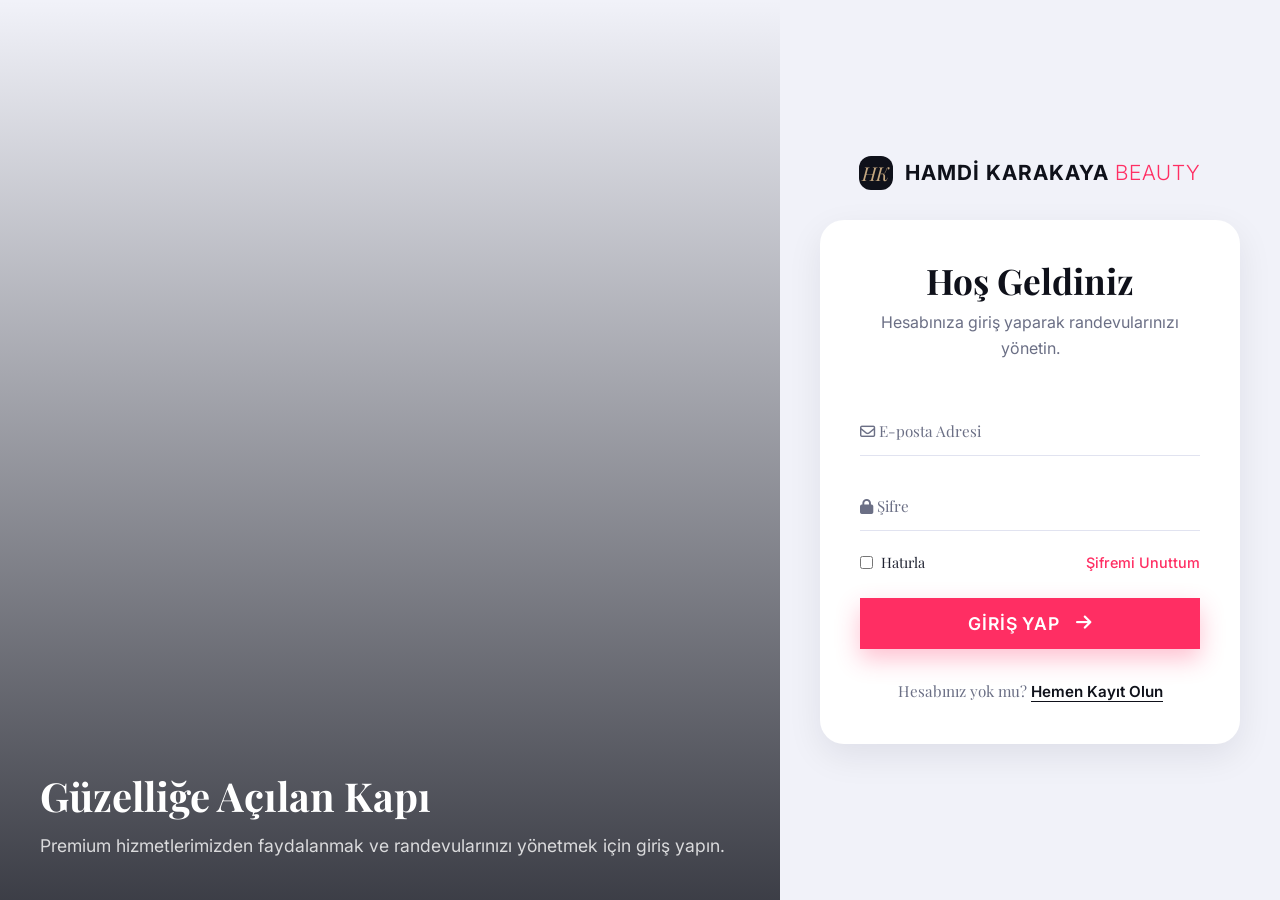
==== index.html @ c638ccbf "Add files via upload" ====
<!DOCTYPE html>
<html lang="tr">

<head>
  <meta charset="UTF-8">
  <meta name="viewport" content="width=device-width, initial-scale=1.0">
  <title>HAMDİ KARAKAYA BEAUTY | Premium Güzellik Salonu</title>
  
  <link rel="preconnect" href="https://fonts.googleapis.com">
  <link rel="preconnect" href="https://fonts.gstatic.com" crossorigin>
  <link
    href="https://fonts.googleapis.com/css2?family=Inter:wght@300;400;500;600&family=Playfair+Display:ital,wght@0,400;0,600;0,700;1,400;1,600&display=swap"
    rel="stylesheet">
  
  <link rel="stylesheet" href="https://cdnjs.cloudflare.com/ajax/libs/font-awesome/6.4.0/css/all.min.css">
  
  <link rel="stylesheet" href="css/style.css">
</head>

<body class="page">

  
  <header class="site-header" id="header">
    <div class="container site-header__inner">
      <a href="index.html" class="brand">
        <span class="brand__mark">HK</span>
        <span class="brand__text">HAMDİ KARAKAYA <span>BEAUTY</span></span>
      </a>
      <button class="nav-toggle" id="navToggle"><i class="fa-solid fa-bars"></i></button>
      <nav class="site-nav" id="siteNav">
        <a href="#about" class="site-nav__link">Hakkımızda</a>
        <a href="#services" class="site-nav__link">Hizmetlerimiz</a>
        <a href="#team" class="site-nav__link">Uzmanlarımız</a>
        <a href="#gallery" class="site-nav__link">Galeri</a>
        <a href="#contact" class="site-nav__link">İletişim</a>
        <div id="auth-buttons" style="display:inline-flex; gap:10px;">
          <a href="login.html" class="btn btn--outline btn--sm" id="nav-login-btn">Giriş Yap</a>
          <a href="kullanici.html" class="btn btn--primary btn--sm" id="nav-book-btn">Randevu Al</a>
        </div>
      </nav>
    </div>
  </header>

  <main>
    
    <section class="hero" id="home">
      <div class="container">
        <div class="hero__content reveal">
          <h1 class="hero__title">
            Güzelliğinizin <span>Mimarı Olalım.</span>
          </h1>
          <p class="hero__subtitle">
            Klasik güzellik anlayışının ötesinde, size özel dokunuşlarla hazırlanan premium bakım ritüellerimizi
            keşfedin. Zamanı durduran deneyime hoş geldiniz.
          </p>
          <div class="hero__actions">
            <a href="kullanici.html" class="btn btn--gold">Hemen Randevu Al</a>
            <a href="#services" class="btn btn--outline"
              style="color:#fff; border-color: rgba(255,255,255,0.4)">Hizmetleri İncele</a>
          </div>
        </div>
      </div>
      <div class="hero__badge">
        HK HAMDİ KARAKAYA<br>BEAUTY
      </div>
    </section>

    
    <section class="section section--bg" id="about">
      <div class="container about-grid">
        <div class="about-image reveal">
          <img src="https://images.unsplash.com/photo-1562322140-8baeececf3df?q=80&w=1000&auto=format&fit=crop"
            alt="Elite Salon İç Mekan"
            style="border-radius:24px; box-shadow:0 25px 50px -12px rgba(212, 175, 55, 0.15); object-fit:cover; width:100%; height:100%;">
        </div>
        <div class="about-content reveal reveal-delay-1">
          <div class="section__header">
            <span class="section__eyebrow">Biz Kimiz?</span>
            <h2 class="section__title">Güzelliğe adanmış bir <i>sanat galerisi.</i></h2>
          </div>
          <p>HAMDİ KARAKAYA BEAUTY olarak 2010 yılından bu yana, estetik ve sağlığı tek çatı altında buluşturan
            yenilikçi vizyonumuzla hizmet veriyoruz.</p>
          <p>Uluslararası standartlardaki hijyen anlayışımız, dünyaca ünlü dermokozmetik markalarımız ve her biri
            alanında uzman kadromuz ile misafirlerimize kendilerini eşsiz hissedecekleri bir deneyim sunuyoruz.</p>

          <div class="about-features">
            <div class="about-feature">
              <div class="about-feature-icon"><i class="fa-solid fa-medal"></i></div>
              <span class="about-feature-text">Ödüllü<br>Uzmanlar</span>
            </div>
            <div class="about-feature">
              <div class="about-feature-icon"><i class="fa-solid fa-leaf"></i></div>
              <span class="about-feature-text">Organik<br>Ürünler</span>
            </div>
            <div class="about-feature">
              <div class="about-feature-icon"><i class="fa-solid fa-gem"></i></div>
              <span class="about-feature-text">Premium<br>Hizmet</span>
            </div>
            <div class="about-feature">
              <div class="about-feature-icon"><i class="fa-solid fa-shield-halved"></i></div>
              <span class="about-feature-text">Hijyenik<br>Ortam</span>
            </div>
          </div>
        </div>
      </div>
    </section>

    <section class="section" id="services">
      <div class="container">
        <div class="section__header reveal">
          <span class="section__eyebrow">Hizmetlerimiz</span>
          <h2 class="section__title">Ayrıcalıklı <i>Bakım Ritüelleri</i></h2>
          <p class="section__subtitle">Size özel hazırlanan saç, cilt, makyaj ve spa ritüelleriyle yenilenin.</p>
        </div>

        <div class="services-menu" id="index-services-list">
          
        </div>

        <div class="section__header" style="margin-top:40px; margin-bottom:0;">
          <a href="kullanici.html" class="btn btn--primary">Online Randevu Oluştur</a>
        </div>
      </div>
    </section>


    <section class="section section--dark" id="team">
      <div class="container">
        <div class="section__header reveal">
          <span class="section__eyebrow">Ustalarımız</span>
          <h2 class="section__title">Uzman <i>Kadromuz</i></h2>
          <p class="section__subtitle">Her biri kendi alanında birer sanatçı olan ustalarımızla tanışın.</p>
        </div>

        <div class="team-grid">
          <div class="team-card reveal">
            <img src="img/467156124_18041508335511587_8180936035272291777_n.jpg" alt="Hamdi Karakaya"
              class="team-card__image">
            <div class="team-card__info">
              <div class="team-card__name">Hamdi Karakaya</div>
              <div class="team-card__role">Kurucu / Master Hair Stylist</div>
            </div>
          </div>
          <div class="team-card reveal reveal-delay-1">
            <img src="https://images.unsplash.com/photo-1595959183082-7b570b7e08e2?q=80&w=600&auto=format&fit=crop"
              alt="Uzman 2" class="team-card__image">
            <div class="team-card__info">
              <div class="team-card__name">Ayşe Demir</div>
              <div class="team-card__role">Kıdemli Estetisyen (Cilt Uzmanı)</div>
            </div>
          </div>
          <div class="team-card reveal reveal-delay-2">
            <img src="https://images.unsplash.com/photo-1573496359142-b8d87734a5a2?q=80&w=600&auto=format&fit=crop"
              alt="Uzman 3" class="team-card__image">
            <div class="team-card__info">
              <div class="team-card__name">Selin Yıldız</div>
              <div class="team-card__role">Master Nail Artist / Makyaj</div>
            </div>
          </div>
        </div>
      </div>
    </section>

    
    <section class="section section--bg" id="gallery">
      <div class="container">
        <div class="section__header reveal">
          <span class="section__eyebrow">Atmosfer</span>
          <h2 class="section__title">Salonumuzdan <i>Kareler</i></h2>
        </div>

        <div class="gallery-grid reveal">
          <div class="gallery-item"><img src="img/makeup.png" alt="Makyaj ve Güzellik">
            <div class="gallery-overlay"><i class="fa-solid fa-expand"></i></div>
          </div>
          <div class="gallery-item"><img
              src="https://images.unsplash.com/photo-1560066984-138dadb4c035?q=80&w=800&auto=format&fit=crop"
              alt="İşlem Detay">
            <div class="gallery-overlay"><i class="fa-solid fa-expand"></i></div>
          </div>
          <div class="gallery-item"><img
              src="https://images.unsplash.com/photo-1522337660859-02fbefca4702?q=80&w=800&auto=format&fit=crop"
              alt="Tırnak ve Bakım">
            <div class="gallery-overlay"><i class="fa-solid fa-expand"></i></div>
          </div>
          <div class="gallery-item"><img
              src="https://images.unsplash.com/photo-1580618672591-eb180b1a973f?q=80&w=800&auto=format&fit=crop"
              alt="Saç Tasarımı">
            <div class="gallery-overlay"><i class="fa-solid fa-expand"></i></div>
          </div>
        </div>
      </div>
    </section>

    
    <section class="section section--dark"
      style="background: url('https://images.unsplash.com/photo-1516975080661-422fc9967e52?q=80&w=2000&auto=format&fit=crop') center/cover no-repeat; position: relative;">
      <div style="position: absolute; inset: 0; background: rgba(15, 17, 26, 0.85);"></div>
      <div class="container" style="position: relative; z-index: 2;">
        <div class="testimonials-wrapper reveal">
          <i class="fa-solid fa-quote-left" style="font-size: 3rem; color: var(--color-gold); margin-bottom: 20px;"></i>
          <p class="testimonial-text">
            "Yıllardır saçımı gözüm kapalı emanet ettiğim tek yer. Hamdi Bey ve ekibinin profesyonelliği, salonun
            inanılmaz enerjisi ve kullanılan ürünlerin kalitesi gerçekten bir numara."
          </p>
          <div class="testimonial-author">
            <img src="https://images.unsplash.com/photo-1494790108377-be9c29b29330?q=80&w=150&auto=format&fit=crop"
              alt="Müşteri" class="testimonial-avatar">
            <div class="testimonial-author-info">
              <div class="testimonial-name">Zeynep K.</div>
              <div class="testimonial-role">V.I.P Müşteri</div>
            </div>
          </div>
        </div>
      </div>
    </section>

    
    <section class="section" id="contact">
      <div class="container">
        <div class="section__header reveal">
          <span class="section__eyebrow">İletişim & Randevu</span>
          <h2 class="section__title">Bize <i>Ulaşın</i></h2>
        </div>

        <div class="contact-grid reveal">
          <div class="contact-info">
            <h3>Ziyaret Edin</h3>
            <div class="contact-list">
              <div class="contact-item">
                <div class="contact-icon"><i class="fa-solid fa-location-dot"></i></div>
                <div class="contact-text">
                  <h4>Lokasyon</h4>
                  <p>Meram Yeniyol<br>Konya</p>
                </div>
              </div>
              <div class="contact-item">
                <div class="contact-icon"><i class="fa-solid fa-phone"></i></div>
                <div class="contact-text">
                  <h4>Telefon</h4>
                  <p>+90 551 505 7480<br>+90 (212) 345 67 89</p>
                </div>
              </div>
              <div class="contact-item">
                <div class="contact-icon"><i class="fa-solid fa-clock"></i></div>
                <div class="contact-text">
                  <h4>Çalışma Saatleri</h4>
                  <p>Pzt - Cts: 09:00 - 20:00<br>Pazar: Kapalı</p>
                </div>
              </div>
            </div>
          </div>
          <div class="contact-form-wrap">
            <h3>Hızlı Mesaj Bırakın</h3>
            <form class="form" id="contactForm" onsubmit="handleContactForm(event)">
              <div class="form-field">
                <input type="text" id="c-name" class="form-field__input" placeholder=" " required>
                <label for="c-name" class="form-field__label">Adınız Soyadınız</label>
              </div>
              <div class="form-field">
                <input type="email" id="c-email" class="form-field__input" placeholder=" " required>
                <label for="c-email" class="form-field__label">E-posta Adresiniz</label>
              </div>
              <div class="form-field">
                <textarea id="c-msg" class="form-field__input" placeholder=" " required></textarea>
                <label for="c-msg" class="form-field__label">Mesajınız</label>
              </div>
              <button type="submit" class="btn btn--primary">Mesajı Gönder</button>
            </form>
          </div>
        </div>
      </div>
    </section>

  </main>

  
  <footer class="site-footer">
    <div class="container">
      <div class="footer-grid">
        <div class="footer-brand">
          <a href="index.html" class="brand">
            <span class="brand__mark">HK</span>
            <span class="brand__text">HAMDİ KARAKAYA <span>BEAUTY</span></span>
          </a>
          <p>Uluslararası standartlarda premium güzellik ve bakım deneyimi. Kendinizi özel hissetmek için doğru
            adrestesiniz.</p>
        </div>
        <div class="footer-col">
          <h4>Hızlı Menü</h4>
          <div class="footer-links">
            <a href="#about">Hakkımızda</a>
            <a href="#services">Hizmetlerimiz</a>
            <a href="#team">Uzmanlarımız</a>
            <a href="#gallery">Galeri</a>
          </div>
        </div>
        <div class="footer-col">
          <h4>Sistem</h4>
          <div class="footer-links">
            <a href="login.html">Kullanıcı Girişi</a>
            <a href="kullanici.html">Randevu Paneli</a>
            <a href="#">Sıkça Sorulan Sorular</a>
            <a href="#">Aydınlatma Metni</a>
          </div>
        </div>
        <div class="footer-col">
          <h4>Instagram'da Ben</h4>
          <p style="color: rgba(255,255,255,0.6); margin-bottom: 12px; font-size: 0.9rem;">En yeni saç tasarımları ve
            cilt bakım tüyoları için beni takip edin.</p>
          <div class="social-links">
            <a href="https://www.instagram.com/hamdikrky43" target="_blank"><i class="fa-brands fa-instagram"></i></a>
            <a href="https://www.tiktok.com/@hamdikrky43" target="_blank"><i class="fa-brands fa-tiktok"></i></a>
            <a href="#"><i class="fa-brands fa-youtube"></i></a>
            <a href="https://api.whatsapp.com/send?phone=905515057480&text=Merhaba,%20randevu%20almak%20istiyorum."
              target="_blank"><i class="fa-brands fa-whatsapp"></i></a>
          </div>
        </div>
      </div>
      <div class="footer-bottom">
        <p>&copy; 2026 HAMDİ KARAKAYA BEAUTY. Tüm Hakları Saklıdır.</p>

      </div>
    </div>
  </footer>

  <div id="appToast" class="toast">
    <i class="fa-solid fa-circle-check"></i>
    <span id="toastMsg">İşlem başarılı.</span>
  </div>


  <div id="lightbox" class="lightbox">
    <span class="lightbox-close">&times;</span>
    <img class="lightbox-content" id="lightbox-img">
  </div>


  <script src="js/main.js"></script>
</body>

</html>
---- css/style.css ----
*,
*::before,
*::after {
  box-sizing: border-box;
  margin: 0;
  padding: 0;
}

:root {
  --color-primary: #ff2e63;
  --color-primary-soft: #ff6b8a;
  --color-secondary: #0f111a;
  --color-bg: #fdfdfd;
  --color-surface: #ffffff;
  --color-surface-alt: #f1f2f9;
  --color-border-subtle: #e1e3f0;
  --color-text-main: #1f2231;
  --color-text-muted: #6b6f85;
  --color-danger-soft: #ffe5ea;
  --color-gold: #c5a880;
  --radius-lg: 24px;
  --radius-md: 18px;
  --radius-pill: 999px;
  --shadow-soft: 0 12px 35px rgba(10, 18, 40, 0.08);
  --shadow-card: 0 18px 40px rgba(10, 18, 40, 0.12);
  --shadow-hover: 0 25px 50px rgba(10, 18, 40, 0.18);
  --transition-fast: 0.2s ease;
  --transition-normal: 0.35s cubic-bezier(0.2, 0.8, 0.2, 1);
  --accent-gradient: linear-gradient(135deg, #ff2e63, #ff6b8a);
  --gold-gradient: linear-gradient(135deg, #d4af37, #fdfba8, #d4af37);
}

body {
  font-family: "Playfair Display", system-ui, -apple-system, sans-serif;
  background: var(--color-bg);
  color: var(--color-text-main);
  line-height: 1.6;
  -webkit-font-smoothing: antialiased;
  overflow-x: hidden;
}

h1,
h2,
h3,
h4,
h5 {
  font-family: "Playfair Display", serif;
  font-weight: 700;
  line-height: 1.2;
}

p,
a,
span,
button,
input,
select,
textarea {
  font-family: "Inter", system-ui, sans-serif;
}

a {
  color: inherit;
  text-decoration: none;
}

img {
  max-width: 100%;
  height: auto;
  display: block;
}

ul {
  list-style: none;
}

.container {
  width: min(1200px, 100% - 40px);
  margin-inline: auto;
  position: relative;
}

/* HEADER */
.site-header {
  position: fixed;
  top: 0;
  left: 0;
  right: 0;
  z-index: 100;
  background: rgba(255, 255, 255, 0.9);
  backdrop-filter: blur(20px);
  -webkit-backdrop-filter: blur(20px);
  border-bottom: 1px solid rgba(0, 0, 0, 0.05);
  transition: padding var(--transition-normal), background var(--transition-normal);
  padding: 16px 0;
}

.site-header.scrolled {
  padding: 8px 0;
  background: rgba(255, 255, 255, 0.98);
  box-shadow: 0 4px 20px rgba(0, 0, 0, 0.03);
}

.site-header__inner {
  display: flex;
  align-items: center;
  justify-content: space-between;
}

.brand {
  display: inline-flex;
  align-items: center;
  gap: 12px;
}

.brand__mark {
  width: 34px;
  height: 34px;
  border-radius: 12px;
  background: var(--color-secondary);
  display: flex;
  align-items: center;
  justify-content: center;
  color: var(--color-gold);
  font-family: "Playfair Display";
  font-size: 1.2rem;
  font-style: italic;
}

.brand__text {
  font-weight: 700;
  letter-spacing: 0.05em;
  font-size: 1.3rem;
  text-transform: uppercase;
  font-family: "Inter", sans-serif;
}

.brand__text span {
  color: var(--color-primary);
  font-weight: 300;
}

.site-nav {
  display: flex;
  align-items: center;
  gap: 24px;
  font-size: 0.95rem;
  font-weight: 500;
}

.site-nav__link {
  position: relative;
  color: var(--color-secondary);
  padding: 4px 0;
  transition: color var(--transition-fast);
}

.site-nav__link::after {
  content: '';
  position: absolute;
  bottom: 0;
  left: 0;
  width: 0;
  height: 2px;
  background: var(--color-primary);
  transition: width var(--transition-normal);
}

.site-nav__link:hover::after,
.site-nav__link.active::after {
  width: 100%;
}

.site-nav__link:hover {
  color: var(--color-primary);
}

.nav-toggle {
  display: none;
  background: none;
  border: none;
  font-size: 1.5rem;
  cursor: pointer;
  color: var(--color-secondary);
}

/* BUTTONS */
.btn {
  display: inline-flex;
  align-items: center;
  justify-content: center;
  gap: 8px;
  padding: 12px 28px;
  border-radius: 0;
  cursor: pointer;
  font-size: 0.95rem;
  font-weight: 600;
  text-transform: uppercase;
  letter-spacing: 0.05em;
  transition: all var(--transition-normal);
  position: relative;
  overflow: hidden;
  z-index: 1;
  border: 1px solid transparent;
}

.btn::before {
  content: '';
  position: absolute;
  top: 0;
  left: 0;
  width: 0;
  height: 100%;
  background: rgba(0, 0, 0, 0.1);
  transition: width var(--transition-normal);
  z-index: -1;
}

.btn:hover::before {
  width: 100%;
}

.btn--primary {
  background: var(--color-primary);
  color: #fff;
  box-shadow: 0 10px 25px rgba(255, 46, 99, 0.3);
}

.btn--primary:hover {
  transform: translateY(-2px);
  box-shadow: 0 15px 35px rgba(255, 46, 99, 0.4);
}

.btn--outline {
  background: transparent;
  border-color: var(--color-secondary);
  color: var(--color-secondary);
}

.btn--outline:hover {
  background: var(--color-secondary);
  color: #fff;
}

.btn--gold {
  background: var(--color-gold);
  color: #fff;
}

.btn--gold:hover {
  transform: translateY(-2px);
  box-shadow: 0 10px 25px rgba(197, 168, 128, 0.4);
}

.btn--sm {
  padding: 8px 18px;
  font-size: 0.85rem;
}

/* SECTIONS */
.section {
  padding: 100px 0;
  position: relative;
}

.section--bg {
  background: #fafafa;
}

.section--dark {
  background: var(--color-secondary);
  color: #fff;
}

.section__header {
  text-align: center;
  margin-bottom: 60px;
}

.section__eyebrow {
  font-family: "Inter", sans-serif;
  font-size: 0.85rem;
  text-transform: uppercase;
  letter-spacing: 0.2em;
  color: var(--color-primary);
  margin-bottom: 12px;
  display: block;
}

.section__title {
  font-size: clamp(2rem, 3vw, 2.8rem);
  margin-bottom: 16px;
  color: var(--color-secondary);
}

.section--dark .section__title {
  color: #fff;
}

.section__title i {
  font-style: italic;
  font-weight: 300;
}

.section__subtitle {
  color: var(--color-text-muted);
  max-width: 600px;
  margin-inline: auto;
  font-size: 1.05rem;
}

.section--dark .section__subtitle {
  color: rgba(255, 255, 255, 0.7);
}

/* HERO */
.hero {
  min-height: 100vh;
  padding-top: 120px;
  display: flex;
  align-items: center;
  background: url('https://images.unsplash.com/photo-1560066984-138dadb4c035?q=80&w=2000&auto=format&fit=crop') center/cover no-repeat;
  position: relative;
}

.hero::before {
  content: '';
  position: absolute;
  inset: 0;
  background: linear-gradient(to right, rgba(0, 0, 0, 0.8) 0%, rgba(0, 0, 0, 0.4) 50%, rgba(0, 0, 0, 0.1) 100%);
}

.hero__content {
  position: relative;
  z-index: 2;
  max-width: 700px;
  color: #fff;
}

.hero__title {
  font-size: clamp(3rem, 6vw, 4.5rem);
  line-height: 1.1;
  margin-bottom: 24px;
  text-shadow: 0 4px 20px rgba(0, 0, 0, 0.3);
}

.hero__title span {
  display: block;
  font-style: italic;
  font-weight: 300;
  color: var(--color-gold);
}

.hero__subtitle {
  font-size: 1.2rem;
  margin-bottom: 40px;
  color: rgba(255, 255, 255, 0.9);
  font-weight: 300;
  max-width: 500px;
  letter-spacing: 0.02em;
}

.hero__actions {
  display: flex;
  gap: 16px;
  flex-wrap: wrap;
}

.hero__badge {
  position: absolute;
  bottom: -40px;
  right: 0;
  width: 140px;
  height: 140px;
  background: rgba(255, 255, 255, 0.1);
  backdrop-filter: blur(10px);
  border: 1px solid rgba(255, 255, 255, 0.2);
  border-radius: 50%;
  display: flex;
  align-items: center;
  justify-content: center;
  text-align: center;
  font-size: 0.8rem;
  font-family: "Inter", sans-serif;
  text-transform: uppercase;
  letter-spacing: 0.1em;
  color: #fff;
  animation: spin 15s linear infinite;
}

@keyframes spin {
  100% {
    transform: rotate(360deg);
  }
}

/* ABOUT SECTION */
.about-grid {
  display: grid;
  grid-template-columns: 1fr 1fr;
  gap: 60px;
  align-items: center;
}

.about-image {
  position: relative;
}

.about-image img {
  border-radius: 4px;
  box-shadow: var(--shadow-soft);
}

.about-image::before {
  content: '';
  position: absolute;
  top: -20px;
  left: -20px;
  width: 100%;
  height: 100%;
  border: 1px solid var(--color-gold);
  z-index: -1;
}

.about-content .section__header {
  text-align: left;
  margin-bottom: 30px;
}

.about-content p {
  font-size: 1.1rem;
  color: var(--color-text-muted);
  margin-bottom: 20px;
}

.about-features {
  display: grid;
  grid-template-columns: 1fr 1fr;
  gap: 20px;
  margin-top: 40px;
}

.about-feature {
  display: flex;
  align-items: center;
  gap: 12px;
}

.about-feature-icon {
  width: 50px;
  height: 50px;
  border-radius: 50%;
  background: #fffcf8;
  border: 1px solid #f2e3d0;
  display: flex;
  align-items: center;
  justify-content: center;
  color: var(--color-gold);
  font-size: 1.5rem;
}

.about-feature-text {
  font-family: "Playfair Display", serif;
  font-size: 1.1rem;
  font-weight: 600;
}

/* SERVICES MENU */
.services-menu {
  display: grid;
  grid-template-columns: 1fr 1fr;
  column-gap: 80px;
  row-gap: 40px;
}

.service-category {
  margin-bottom: 40px;
}

.service-category__title {
  font-size: 1.8rem;
  margin-bottom: 24px;
  color: var(--color-gold);
  display: flex;
  align-items: center;
  gap: 16px;
  border-bottom: 1px solid rgba(0, 0, 0, 0.05);
  padding-bottom: 12px;
}

.service-item {
  display: flex;
  justify-content: space-between;
  align-items: baseline;
  margin-bottom: 16px;
  position: relative;
}

.service-item__name {
  font-weight: 600;
  font-size: 1.1rem;
  background: var(--color-bg);
  padding-right: 10px;
  z-index: 1;
}

.service-item__price {
  font-family: "Playfair Display", serif;
  font-size: 1.2rem;
  font-weight: 700;
  color: var(--color-primary);
  background: var(--color-bg);
  padding-left: 10px;
  z-index: 1;
}

.service-item::after {
  content: '';
  position: absolute;
  bottom: 6px;
  left: 0;
  right: 0;
  border-bottom: 1px dotted #ccc;
  z-index: 0;
}

.service-item__desc {
  display: block;
  font-size: 0.9rem;
  color: var(--color-text-muted);
  margin-top: 4px;
  font-weight: 400;
}

/* TEAM SECTION */
.team-grid {
  display: grid;
  grid-template-columns: repeat(3, 1fr);
  gap: 30px;
}

.team-card {
  position: relative;
  overflow: hidden;
  border-radius: 8px;
  cursor: pointer;
}

.team-card__image {
  width: 100%;
  aspect-ratio: 3/4;
  object-fit: cover;
  transition: transform 0.6s ease, filter 0.6s ease;
  filter: grayscale(100%);
}

.team-card:hover .team-card__image {
  transform: scale(1.05);
  filter: grayscale(0%);
}

.team-card__info {
  position: absolute;
  bottom: 0;
  left: 0;
  right: 0;
  padding: 24px;
  background: linear-gradient(to top, rgba(0, 0, 0, 0.9), transparent);
  color: #fff;
  transform: translateY(20px);
  transition: transform 0.4s ease;
}

.team-card:hover .team-card__info {
  transform: translateY(0);
}

.team-card__name {
  font-size: 1.4rem;
  margin-bottom: 4px;
}

.team-card__role {
  font-family: "Inter", sans-serif;
  font-size: 0.85rem;
  text-transform: uppercase;
  letter-spacing: 0.1em;
  color: var(--color-gold);
}

/* GALLERY GRID */
.gallery-grid {
  display: grid;
  grid-template-columns: repeat(4, 1fr);
  grid-auto-rows: 250px;
  grid-template-rows: repeat(2, 250px);
  gap: 12px;
}

.gallery-item {
  position: relative;
  overflow: hidden;
  border-radius: 4px;
  cursor: pointer;
}

.gallery-item:nth-child(1) {
  grid-column: span 2;
  grid-row: span 2;
}

.gallery-item:nth-child(4) {
  grid-column: span 2;
}

.gallery-item img {
  display: block;
  width: 100%;
  height: 100%;
  min-height: 250px;
  object-fit: cover;
  transition: transform 0.6s ease;
}

.gallery-item:hover img {
  transform: scale(1.1);
}

.gallery-overlay {
  position: absolute;
  inset: 0;
  background: rgba(0, 0, 0, 0.4);
  opacity: 0;
  transition: opacity 0.3s ease;
  display: flex;
  align-items: center;
  justify-content: center;
}

.gallery-item:hover .gallery-overlay {
  opacity: 1;
}

.gallery-overlay i {
  color: #fff;
  font-size: 2rem;
  transform: translateY(20px);
  transition: transform 0.3s ease;
}

.gallery-item:hover .gallery-overlay i {
  transform: translateY(0);
}

/* TESTIMONIALS */
.testimonials-wrapper {
  max-width: 800px;
  margin: 0 auto;
  text-align: center;
}

.testimonial-text {
  font-size: 1.6rem;
  font-style: italic;
  color: #fff;
  line-height: 1.4;
  margin-bottom: 30px;
}

.testimonial-author {
  font-family: "Inter", sans-serif;
  display: flex;
  align-items: center;
  justify-content: center;
  gap: 16px;
}

.testimonial-avatar {
  width: 60px;
  height: 60px;
  border-radius: 50%;
  object-fit: cover;
  border: 2px solid var(--color-gold);
}

.testimonial-author-info {
  text-align: left;
}

.testimonial-name {
  font-weight: 600;
  font-size: 1.1rem;
}

.testimonial-role {
  font-size: 0.85rem;
  color: rgba(255, 255, 255, 0.6);
}

/* CONTACT SECTION */
.contact-grid {
  display: grid;
  grid-template-columns: 1fr 1fr;
  gap: 40px;
  background: #fff;
  box-shadow: var(--shadow-card);
  border-radius: 8px;
  overflow: hidden;
}

.contact-info {
  padding: 60px;
  background: var(--color-secondary);
  color: #fff;
  display: flex;
  flex-direction: column;
  justify-content: center;
}

.contact-info h3 {
  font-size: 2rem;
  margin-bottom: 24px;
  color: var(--color-gold);
}

.contact-list {
  display: flex;
  flex-direction: column;
  gap: 24px;
}

.contact-item {
  display: flex;
  gap: 16px;
  align-items: flex-start;
}

.contact-icon {
  width: 40px;
  height: 40px;
  border-radius: 50%;
  background: rgba(255, 255, 255, 0.05);
  display: flex;
  align-items: center;
  justify-content: center;
  color: var(--color-gold);
  flex-shrink: 0;
}

.contact-text h4 {
  font-family: "Inter", sans-serif;
  font-size: 0.85rem;
  text-transform: uppercase;
  letter-spacing: 0.1em;
  color: rgba(255, 255, 255, 0.5);
  margin-bottom: 4px;
}

.contact-text p {
  font-size: 1.1rem;
}

.contact-form-wrap {
  padding: 60px;
}

.contact-form-wrap h3 {
  font-size: 2rem;
  margin-bottom: 24px;
  color: var(--color-secondary);
}

/* FORMS (GLOBAL) */
.form-field {
  position: relative;
  margin-bottom: 20px;
}

.form-field__label {
  position: absolute;
  left: 0;
  top: 18px;
  font-size: 0.95rem;
  color: var(--color-text-muted);
  pointer-events: none;
  transition: all var(--transition-fast);
}

.form-field__input {
  width: 100%;
  border: none;
  border-bottom: 1px solid var(--color-border-subtle);
  padding: 18px 0 10px;
  font: inherit;
  outline: none;
  background: transparent;
  transition: border-color var(--transition-fast);
}

.form-field__input:focus {
  border-color: var(--color-primary);
}

.form-field__input:focus+.form-field__label,
.form-field__input:not(:placeholder-shown)+.form-field__label {
  top: 0;
  font-size: 0.75rem;
  color: var(--color-primary);
  font-weight: 500;
}

textarea.form-field__input {
  resize: vertical;
  min-height: 100px;
}

/* REVEAL ANIMATION CLASSES */
.reveal {
  opacity: 0;
  transform: translateY(30px);
  transition: all 0.8s cubic-bezier(0.2, 0.8, 0.2, 1);
}

.reveal--visible {
  opacity: 1;
  transform: translateY(0);
}

.reveal-delay-1 {
  transition-delay: 0.1s;
}

.reveal-delay-2 {
  transition-delay: 0.2s;
}

.reveal-delay-3 {
  transition-delay: 0.3s;
}

/* FOOTER */
.site-footer {
  background: #08090d;
  color: #fff;
  padding: 80px 0 30px;
}

.footer-grid {
  display: grid;
  grid-template-columns: 2fr 1fr 1fr 1.5fr;
  gap: 40px;
  margin-bottom: 60px;
}

.footer-brand .brand__text {
  color: #fff;
}

.footer-brand p {
  color: rgba(255, 255, 255, 0.6);
  margin-top: 16px;
  font-size: 0.95rem;
  max-width: 300px;
}

.footer-col h4 {
  font-family: "Inter", sans-serif;
  font-size: 1rem;
  text-transform: uppercase;
  letter-spacing: 0.1em;
  margin-bottom: 24px;
  color: var(--color-gold);
}

.footer-links {
  display: flex;
  flex-direction: column;
  gap: 12px;
}

.footer-links a {
  color: rgba(255, 255, 255, 0.7);
  font-size: 0.95rem;
  transition: color var(--transition-fast);
  display: inline-flex;
  width: fit-content;
}

.footer-links a:hover {
  color: var(--color-primary);
}

.footer-bottom {
  padding-top: 24px;
  border-top: 1px solid rgba(255, 255, 255, 0.1);
  display: flex;
  justify-content: space-between;
  align-items: center;
  font-size: 0.85rem;
  color: rgba(255, 255, 255, 0.5);
}

.social-links {
  display: flex;
  gap: 16px;
}

.social-links a {
  width: 36px;
  height: 36px;
  border-radius: 50%;
  background: rgba(255, 255, 255, 0.05);
  display: flex;
  align-items: center;
  justify-content: center;
  color: #fff;
  transition: background var(--transition-fast);
}

.social-links a:hover {
  background: var(--color-primary);
}

/* DASHBOARD & ADMIN PAGES */
.page--dashboard {
  background: #f3f4fa;
}

.main-with-sidebar {
  display: grid;
  grid-template-columns: 260px minmax(0, 1fr);
  gap: 30px;
  padding: 120px 0 40px;
  flex: 1;
}

.sidebar {
  background: #fff;
  border-radius: 0;
  padding: 30px 20px;
  box-shadow: var(--shadow-soft);
  height: calc(100vh - 140px);
  position: sticky;
  top: 100px;
  border-right: 1px solid var(--color-border-subtle);
  display: flex;
  flex-direction: column;
}

.sidebar-user {
  text-align: center;
  margin-bottom: 40px;
}

.sidebar-user__avatar {
  width: 80px;
  height: 80px;
  border-radius: 50%;
  background: var(--color-secondary);
  color: var(--color-gold);
  display: flex;
  align-items: center;
  justify-content: center;
  font-size: 2rem;
  font-family: "Playfair Display", serif;
  margin: 0 auto 16px;
  font-style: italic;
}

.sidebar-user__info h3 {
  font-size: 1.2rem;
  margin-bottom: 4px;
}

.sidebar-user__info p {
  font-size: 0.85rem;
  font-family: "Inter", sans-serif;
  color: var(--color-text-muted);
  text-transform: uppercase;
  letter-spacing: 0.1em;
}

.sidebar-menu {
  display: flex;
  flex-direction: column;
  gap: 8px;
  flex: 1;
}

.sidebar-link {
  width: 100%;
  text-align: left;
  padding: 14px 20px;
  border-radius: 8px;
  border: none;
  background: transparent;
  cursor: pointer;
  font: inherit;
  font-size: 0.95rem;
  font-weight: 500;
  color: var(--color-text-muted);
  transition: all 0.2s;
  display: flex;
  align-items: center;
  gap: 12px;
}

.sidebar-link i {
  font-size: 1.1rem;
  width: 24px;
  text-align: center;
}

.sidebar-link.active,
.sidebar-link:hover {
  background: var(--color-secondary);
  color: #fff;
}

.content {
  background: #fff;
  border-radius: 0;
  padding: 40px;
  box-shadow: var(--shadow-soft);
  min-height: 70vh;
}

.panel {
  display: none;
  animation: fadeIn 0.4s ease;
}

.panel.active {
  display: block;
}

@keyframes fadeIn {
  from {
    opacity: 0;
    transform: translateY(10px);
  }

  to {
    opacity: 1;
    transform: translateY(0);
  }
}

.panel-header {
  margin-bottom: 30px;
  display: flex;
  justify-content: space-between;
  align-items: flex-end;
  border-bottom: 1px solid var(--color-border-subtle);
  padding-bottom: 20px;
}

.panel-title {
  font-size: 2rem;
  color: var(--color-secondary);
}

/* STATS CARDS */
.stats-grid {
  display: grid;
  grid-template-columns: repeat(auto-fit, minmax(220px, 1fr));
  gap: 24px;
  margin-bottom: 40px;
}

.stat-card {
  background: #fff;
  border: 1px solid var(--color-border-subtle);
  padding: 24px;
  border-radius: 8px;
  display: flex;
  align-items: flex-start;
  gap: 16px;
  transition: transform 0.3s, box-shadow 0.3s;
}

.stat-card:hover {
  transform: translateY(-4px);
  box-shadow: var(--shadow-soft);
}

.stat-card__icon {
  width: 50px;
  height: 50px;
  border-radius: 8px;
  background: #fafafa;
  display: flex;
  align-items: center;
  justify-content: center;
  font-size: 1.5rem;
  color: var(--color-primary);
}

.stat-card__info h4 {
  font-family: "Inter", sans-serif;
  font-size: 0.85rem;
  text-transform: uppercase;
  letter-spacing: 0.1em;
  color: var(--color-text-muted);
  margin-bottom: 8px;
}

.stat-card__info p {
  font-size: 2rem;
  font-weight: 700;
  color: var(--color-secondary);
  font-family: "Playfair Display", serif;
}

/* DASHBOARD TABLES AND LISTS */
.appointment-list {
  display: flex;
  flex-direction: column;
  gap: 16px;
}

.appointment-row {
  display: flex;
  justify-content: space-between;
  align-items: center;
  padding: 20px;
  border: 1px solid var(--color-border-subtle);
  border-radius: 8px;
  transition: box-shadow 0.2s;
}

.appointment-row:hover {
  box-shadow: var(--shadow-soft);
}

.app-details h3 {
  font-size: 1.1rem;
  margin-bottom: 6px;
}

.app-details p {
  font-size: 0.9rem;
  color: var(--color-text-muted);
  display: flex;
  gap: 16px;
}

.app-details p span {
  display: flex;
  align-items: center;
  gap: 6px;
}

.app-status {
  display: flex;
  align-items: center;
  gap: 16px;
}

.badge {
  display: inline-flex;
  align-items: center;
  padding: 6px 12px;
  border-radius: 4px;
  font-size: 0.75rem;
  font-weight: 600;
  text-transform: uppercase;
  letter-spacing: 0.05em;
}

.badge.pending {
  background: #fff8e1;
  color: #f57f17;
}

.badge.approved {
  background: #e8f5e9;
  color: #2e7d32;
}

.badge.rejected {
  background: #ffebee;
  color: #c62828;
}

/* MODALS/TOASTS */
.toast {
  position: fixed;
  bottom: 30px;
  right: 30px;
  background: var(--color-secondary);
  color: #fff;
  padding: 16px 24px;
  font-size: 0.95rem;
  border-radius: 4px;
  box-shadow: 0 10px 30px rgba(0, 0, 0, 0.2);
  transform: translateY(100px);
  opacity: 0;
  transition: all 0.4s cubic-bezier(0.175, 0.885, 0.32, 1.275);
  z-index: 1000;
  display: flex;
  align-items: center;
  gap: 12px;
}

.toast.show {
  transform: translateY(0);
  opacity: 1;
}

.toast i {
  color: var(--color-gold);
  font-size: 1.2rem;
}

/* RESPONSIVE */
@media (max-width: 1024px) {

  .about-grid,
  .contact-grid {
    grid-template-columns: 1fr;
  }

  .services-menu {
    grid-template-columns: 1fr;
    gap: 20px;
  }

  .team-grid {
    grid-template-columns: repeat(2, 1fr);
  }

  .gallery-grid {
    grid-template-columns: repeat(2, 1fr);
  }

  .main-with-sidebar {
    grid-template-columns: 1fr;
  }

  .sidebar {
    position: static;
    height: auto;
    border-right: none;
    margin-bottom: 20px;
  }
}

@media (max-width: 768px) {
  .site-header {
    padding: 12px 0;
  }

  .site-nav {
    position: fixed;
    top: 60px;
    left: 0;
    right: 0;
    background: #fff;
    flex-direction: column;
    padding: 20px;
    box-shadow: 0 10px 20px rgba(0, 0, 0, 0.1);
    transform: translateY(-20px);
    opacity: 0;
    pointer-events: none;
    transition: all 0.3s;
  }

  .site-nav.is-open {
    transform: translateY(0);
    opacity: 1;
    pointer-events: auto;
  }

  .nav-toggle {
    display: block;
  }

  .hero__title {
    font-size: 2.5rem;
  }

  .team-grid,
  .footer-grid {
    grid-template-columns: 1fr;
  }

  .appointment-row {
    flex-direction: column;
    align-items: flex-start;
    gap: 16px;
  }

  .app-status {
    width: 100%;
    justify-content: space-between;
  }
}

/* LIGHTBOX */
.lightbox {
  display: none;
  position: fixed;
  z-index: 2000;
  padding-top: 60px;
  left: 0;
  top: 0;
  width: 100%;
  height: 100%;
  overflow: auto;
  background-color: rgba(15, 17, 26, 0.95);
  backdrop-filter: blur(5px);
  opacity: 0;
  transition: opacity 0.3s ease;
}

.lightbox.show {
  display: block;
  opacity: 1;
}

.lightbox-content {
  margin: auto;
  display: block;
  max-width: 90%;
  max-height: 85vh;
  object-fit: contain;
  border-radius: 4px;
  box-shadow: 0 15px 50px rgba(0, 0, 0, 0.5);
  transform: scale(0.9);
  transition: transform 0.3s ease;
}

.lightbox.show .lightbox-content {
  transform: scale(1);
}

.lightbox-close {
  position: absolute;
  top: 20px;
  right: 35px;
  color: #fff;
  font-size: 40px;
  font-weight: bold;
  transition: 0.3s;
  cursor: pointer;
  z-index: 2001;
}

.lightbox-close:hover,
.lightbox-close:focus {
  color: var(--color-gold);
  text-decoration: none;
  cursor: pointer;
}
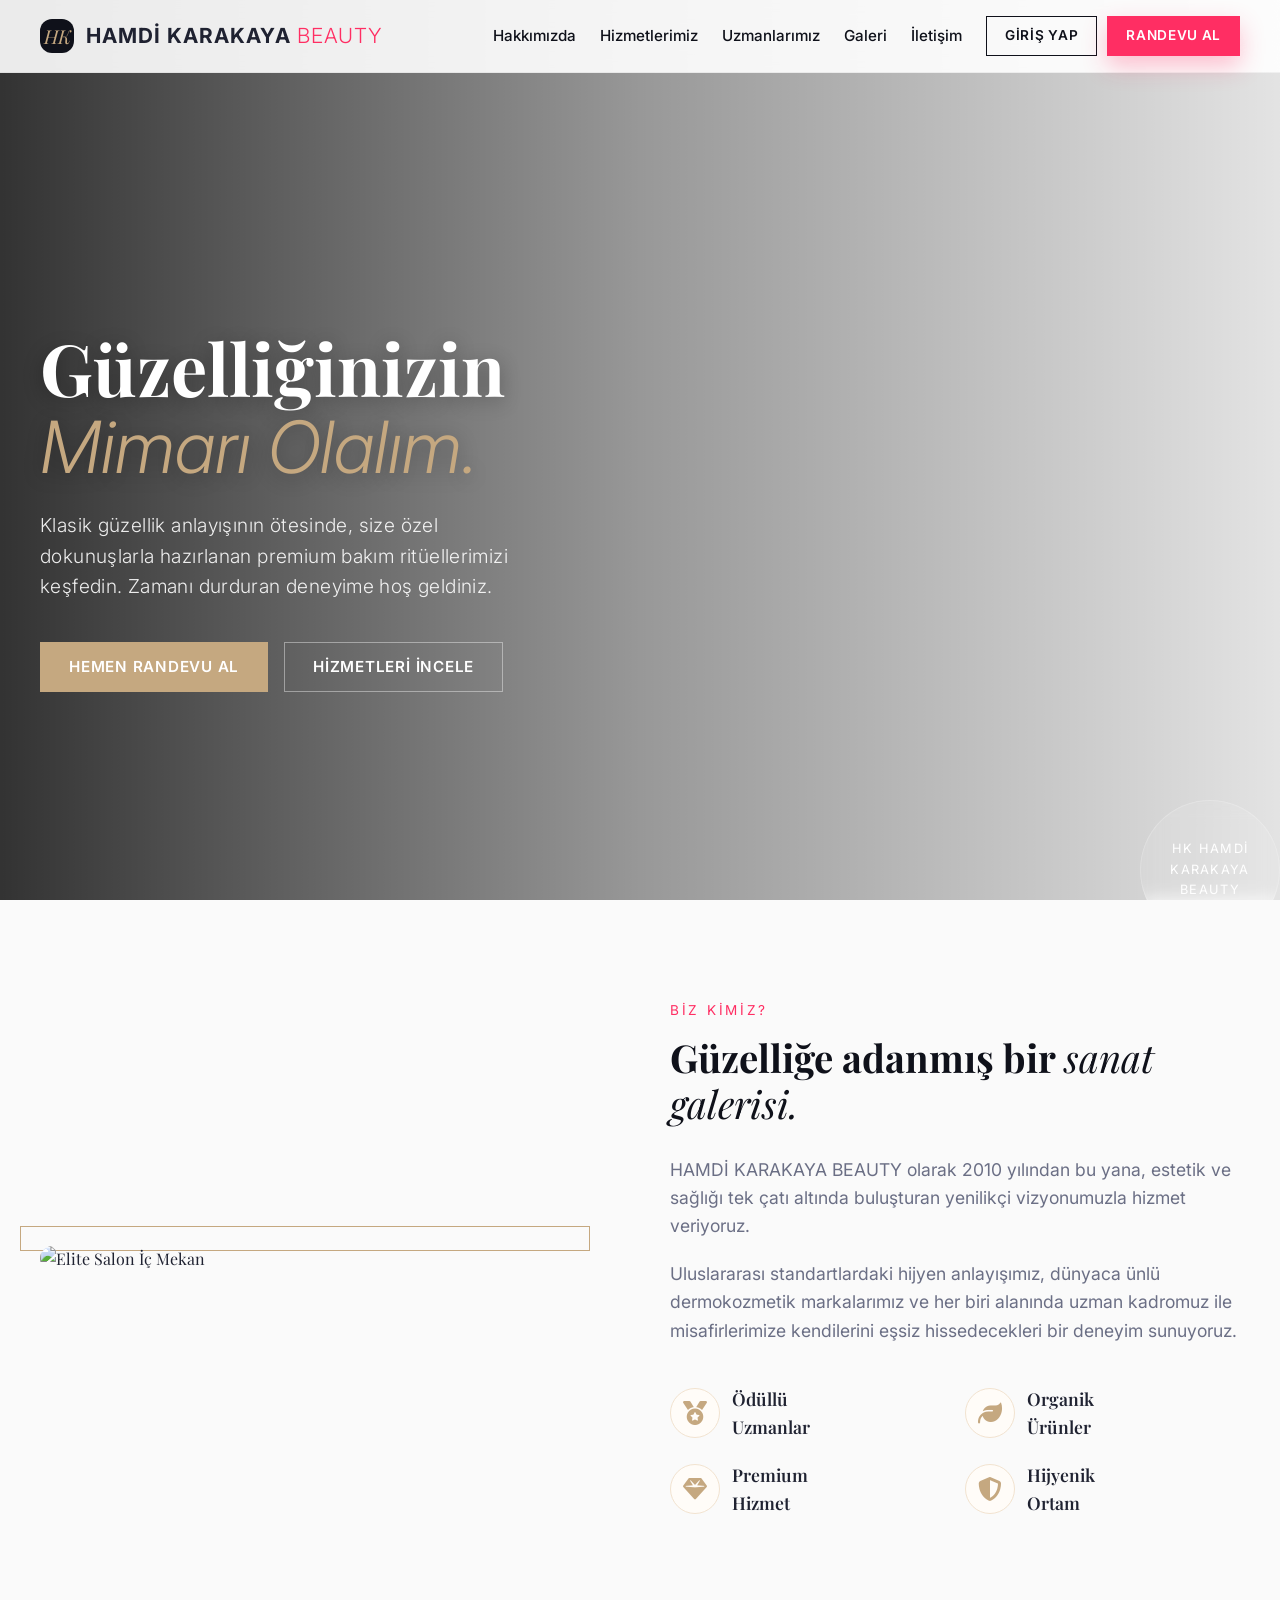
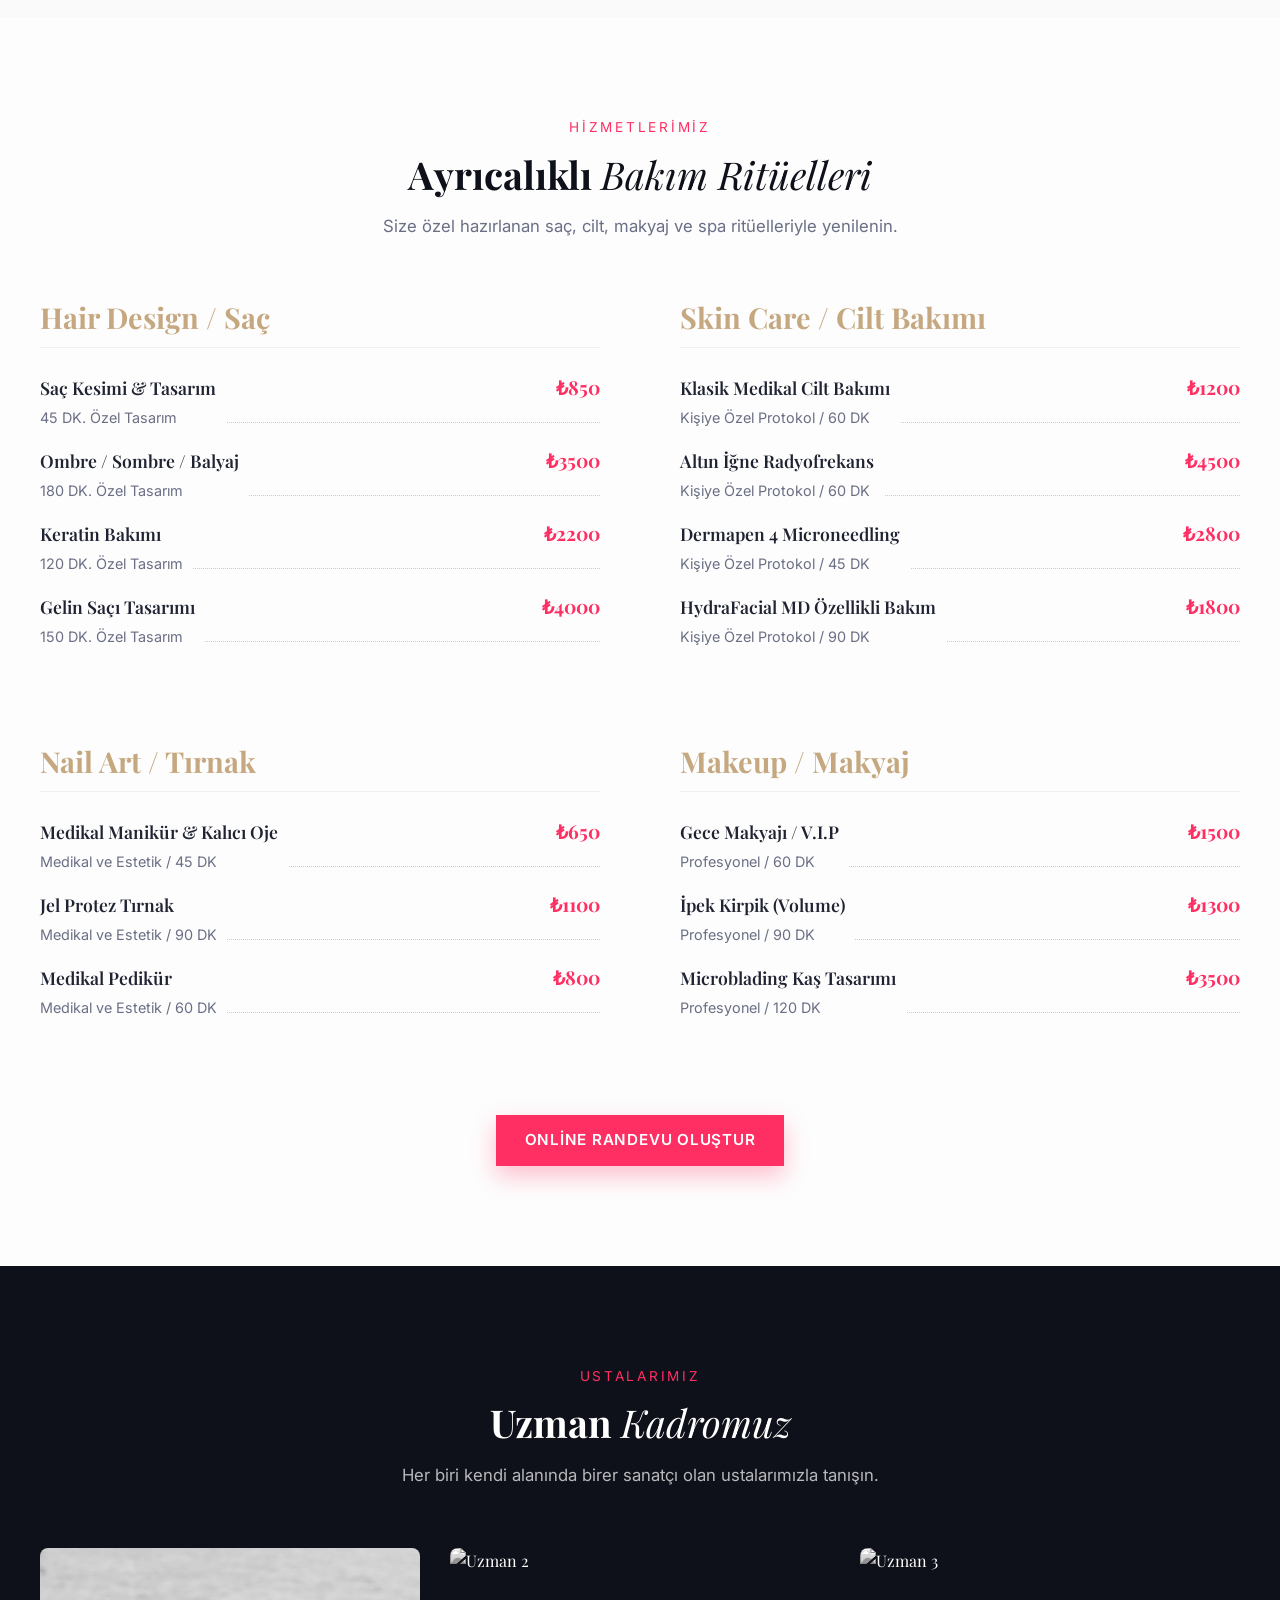
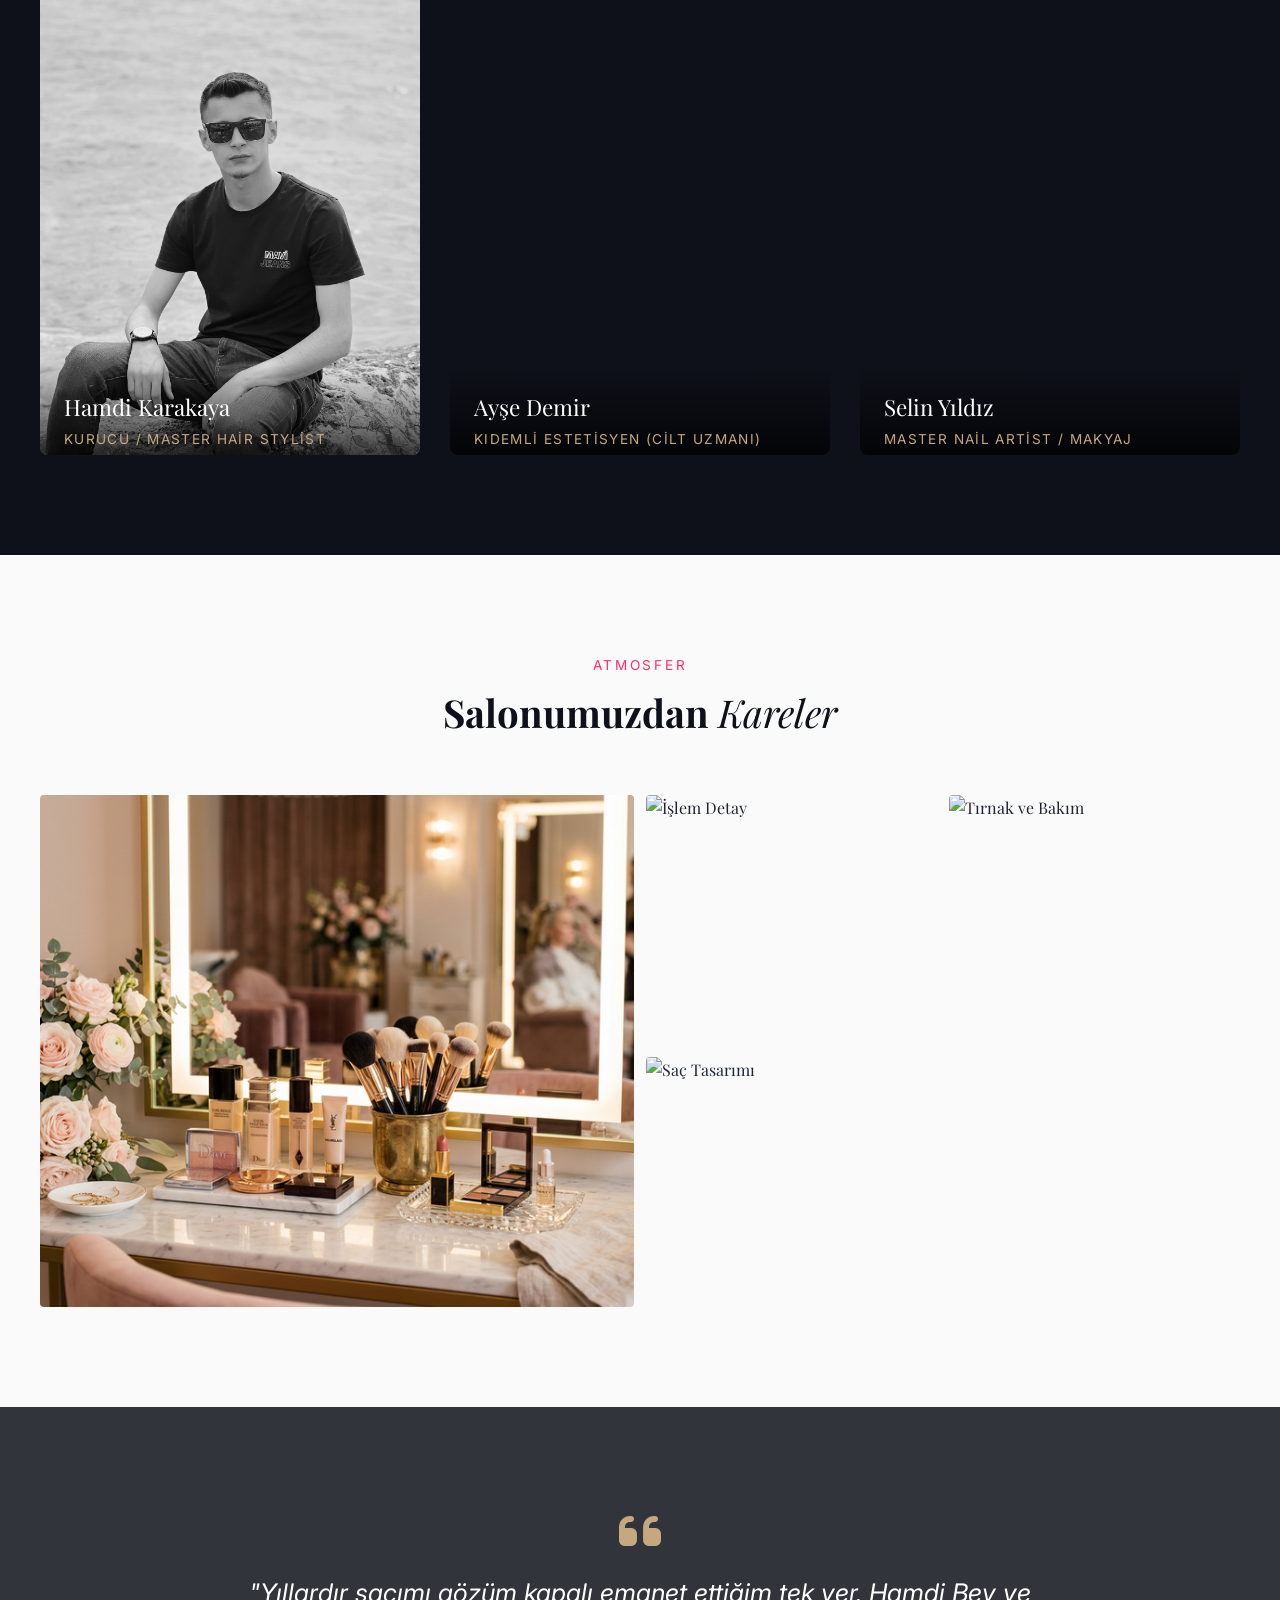
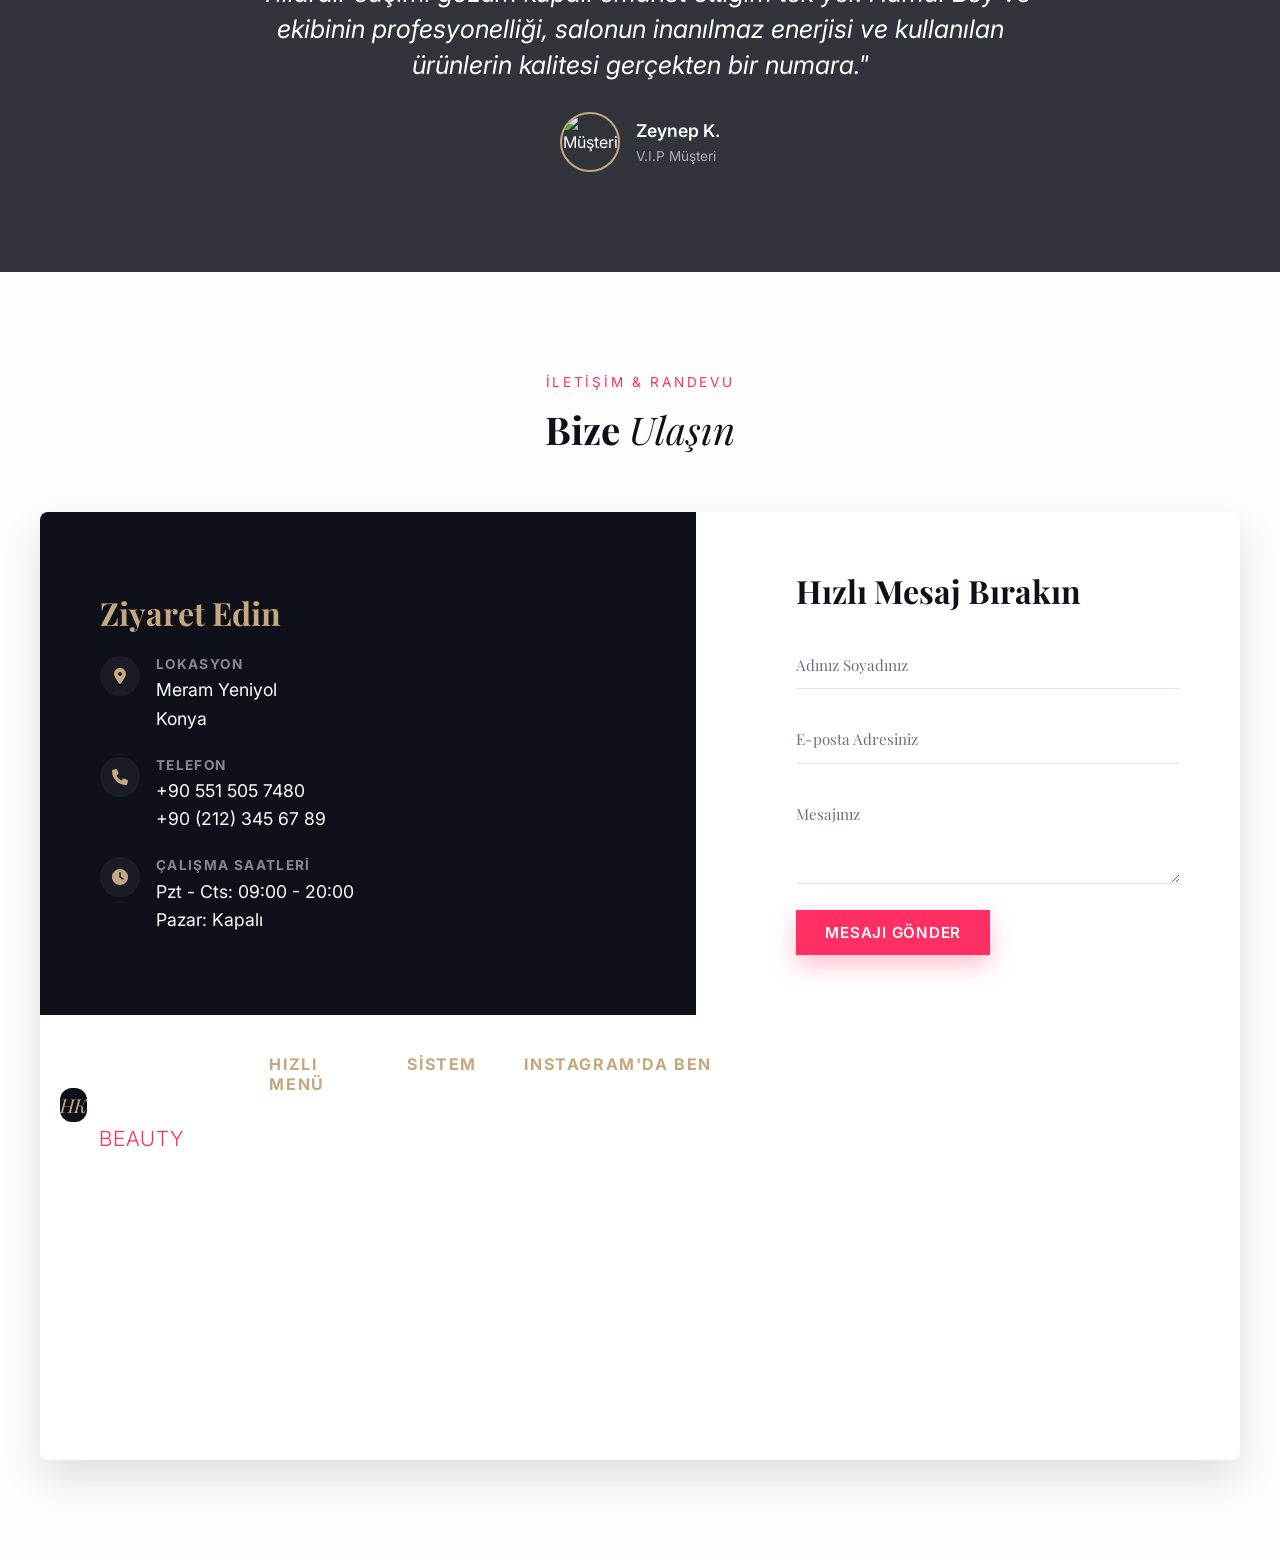
==== commit 7988a056: "Add files via upload" ====
--- a/index.html
+++ b/index.html
@@ -5,21 +5,21 @@
   <meta charset="UTF-8">
   <meta name="viewport" content="width=device-width, initial-scale=1.0">
   <title>HAMDİ KARAKAYA BEAUTY | Premium Güzellik Salonu</title>
-  
+
   <link rel="preconnect" href="https://fonts.googleapis.com">
   <link rel="preconnect" href="https://fonts.gstatic.com" crossorigin>
   <link
     href="https://fonts.googleapis.com/css2?family=Inter:wght@300;400;500;600&family=Playfair+Display:ital,wght@0,400;0,600;0,700;1,400;1,600&display=swap"
     rel="stylesheet">
-  
+
   <link rel="stylesheet" href="https://cdnjs.cloudflare.com/ajax/libs/font-awesome/6.4.0/css/all.min.css">
-  
+
   <link rel="stylesheet" href="css/style.css">
 </head>
 
 <body class="page">
 
-  
+
   <header class="site-header" id="header">
     <div class="container site-header__inner">
       <a href="index.html" class="brand">
@@ -42,7 +42,7 @@
   </header>
 
   <main>
-    
+
     <section class="hero" id="home">
       <div class="container">
         <div class="hero__content reveal">
@@ -65,7 +65,7 @@
       </div>
     </section>
 
-    
+
     <section class="section section--bg" id="about">
       <div class="container about-grid">
         <div class="about-image reveal">
@@ -114,7 +114,7 @@
         </div>
 
         <div class="services-menu" id="index-services-list">
-          
+
         </div>
 
         <div class="section__header" style="margin-top:40px; margin-bottom:0;">
@@ -161,7 +161,7 @@
       </div>
     </section>
 
-    
+
     <section class="section section--bg" id="gallery">
       <div class="container">
         <div class="section__header reveal">
@@ -192,7 +192,7 @@
       </div>
     </section>
 
-    
+
     <section class="section section--dark"
       style="background: url('https://images.unsplash.com/photo-1516975080661-422fc9967e52?q=80&w=2000&auto=format&fit=crop') center/cover no-repeat; position: relative;">
       <div style="position: absolute; inset: 0; background: rgba(15, 17, 26, 0.85);"></div>
@@ -215,7 +215,7 @@
       </div>
     </section>
 
-    
+
     <section class="section" id="contact">
       <div class="container">
         <div class="section__header reveal">
@@ -252,7 +252,8 @@
           </div>
           <div class="contact-form-wrap">
             <h3>Hızlı Mesaj Bırakın</h3>
-            <form class="form" id="contactForm" onsubmit="handleContactForm(event)">
+            <form class="form" id="contactForm"
+              onsubmit="if(typeof handleContactForm === 'function') { handleContactForm(event); } return false;">
               <div class="form-field">
                 <input type="text" id="c-name" class="form-field__input" placeholder=" " required>
                 <label for="c-name" class="form-field__label">Adınız Soyadınız</label>
@@ -268,75 +269,71 @@
               <button type="submit" class="btn btn--primary">Mesajı Gönder</button>
             </form>
           </div>
-        </div>
-      </div>
-    </section>
-
-  </main>
-
-  
-  <footer class="site-footer">
-    <div class="container">
-      <div class="footer-grid">
-        <div class="footer-brand">
-          <a href="index.html" class="brand">
-            <span class="brand__mark">HK</span>
-            <span class="brand__text">HAMDİ KARAKAYA <span>BEAUTY</span></span>
-          </a>
-          <p>Uluslararası standartlarda premium güzellik ve bakım deneyimi. Kendinizi özel hissetmek için doğru
-            adrestesiniz.</p>
-        </div>
-        <div class="footer-col">
-          <h4>Hızlı Menü</h4>
-          <div class="footer-links">
-            <a href="#about">Hakkımızda</a>
-            <a href="#services">Hizmetlerimiz</a>
-            <a href="#team">Uzmanlarımız</a>
-            <a href="#gallery">Galeri</a>
-          </div>
-        </div>
-        <div class="footer-col">
-          <h4>Sistem</h4>
-          <div class="footer-links">
-            <a href="login.html">Kullanıcı Girişi</a>
-            <a href="kullanici.html">Randevu Paneli</a>
-            <a href="#">Sıkça Sorulan Sorular</a>
-            <a href="#">Aydınlatma Metni</a>
-          </div>
-        </div>
-        <div class="footer-col">
-          <h4>Instagram'da Ben</h4>
-          <p style="color: rgba(255,255,255,0.6); margin-bottom: 12px; font-size: 0.9rem;">En yeni saç tasarımları ve
-            cilt bakım tüyoları için beni takip edin.</p>
-          <div class="social-links">
-            <a href="https://www.instagram.com/hamdikrky43" target="_blank"><i class="fa-brands fa-instagram"></i></a>
-            <a href="https://www.tiktok.com/@hamdikrky43" target="_blank"><i class="fa-brands fa-tiktok"></i></a>
-            <a href="#"><i class="fa-brands fa-youtube"></i></a>
-            <a href="https://api.whatsapp.com/send?phone=905515057480&text=Merhaba,%20randevu%20almak%20istiyorum."
-              target="_blank"><i class="fa-brands fa-whatsapp"></i></a>
-          </div>
-        </div>
-      </div>
-      <div class="footer-bottom">
-        <p>&copy; 2026 HAMDİ KARAKAYA BEAUTY. Tüm Hakları Saklıdır.</p>
-
-      </div>
-    </div>
-  </footer>
-
-  <div id="appToast" class="toast">
-    <i class="fa-solid fa-circle-check"></i>
-    <span id="toastMsg">İşlem başarılı.</span>
-  </div>
-
-
-  <div id="lightbox" class="lightbox">
-    <span class="lightbox-close">&times;</span>
-    <img class="lightbox-content" id="lightbox-img">
-  </div>
-
-
-  <script src="js/main.js"></script>
+          <div class="container">
+            <div class="footer-grid">
+              <div class="footer-brand">
+                <a href="index.html" class="brand">
+                  <span class="brand__mark">HK</span>
+                  <span class="brand__text">HAMDİ KARAKAYA <span>BEAUTY</span></span>
+                </a>
+                <p>Uluslararası standartlarda premium güzellik ve bakım deneyimi. Kendinizi özel hissetmek için doğru
+                  adrestesiniz.</p>
+              </div>
+              <div class="footer-col">
+                <h4>Hızlı Menü</h4>
+                <div class="footer-links">
+                  <a href="#about">Hakkımızda</a>
+                  <a href="#services">Hizmetlerimiz</a>
+                  <a href="#team">Uzmanlarımız</a>
+                  <a href="#gallery">Galeri</a>
+                </div>
+              </div>
+              <div class="footer-col">
+                <h4>Sistem</h4>
+                <div class="footer-links">
+                  <a href="login.html">Kullanıcı Girişi</a>
+                  <a href="kullanici.html">Randevu Paneli</a>
+                  <a href="#">Sıkça Sorulan Sorular</a>
+                  <a href="#">Aydınlatma Metni</a>
+                </div>
+              </div>
+              <div class="footer-col">
+                <h4>Instagram'da Ben</h4>
+                <p style="color: rgba(255,255,255,0.6); margin-bottom: 12px; font-size: 0.9rem;">En yeni saç tasarımları
+                  ve
+                  cilt bakım tüyoları için beni takip edin.</p>
+                <div class="social-links">
+                  <a href="https://www.instagram.com/hamdikrky43" target="_blank"><i
+                      class="fa-brands fa-instagram"></i></a>
+                  <a href="https://www.tiktok.com/@hamdikrky43" target="_blank"><i class="fa-brands fa-tiktok"></i></a>
+                  <a href="#"><i class="fa-brands fa-youtube"></i></a>
+                  <a href="https://api.whatsapp.com/send?phone=905515057480&text=Merhaba,%20randevu%20almak%20istiyorum."
+                    target="_blank"><i class="fa-brands fa-whatsapp"></i></a>
+                </div>
+              </div>
+            </div>
+            <div class="footer-bottom">
+              <p>&copy; 2026 HAMDİ KARAKAYA BEAUTY. Tüm Hakları Saklıdır.</p>
+
+            </div>
+          </div>
+          </footer>
+
+          <div id="appToast" class="toast">
+            <i class="fa-solid fa-circle-check"></i>
+            <span id="toastMsg">İşlem başarılı.</span>
+          </div>
+
+
+          <div id="lightbox" class="lightbox">
+            <span class="lightbox-close">&times;</span>
+            <img class="lightbox-content" id="lightbox-img">
+          </div>
+
+
+          <script src="https://cdn.jsdelivr.net/npm/@supabase/supabase-js@2"></script>
+          <script src="js/supabase.js"></script>
+          <script src="js/main.js"></script>
 </body>
 
 </html>
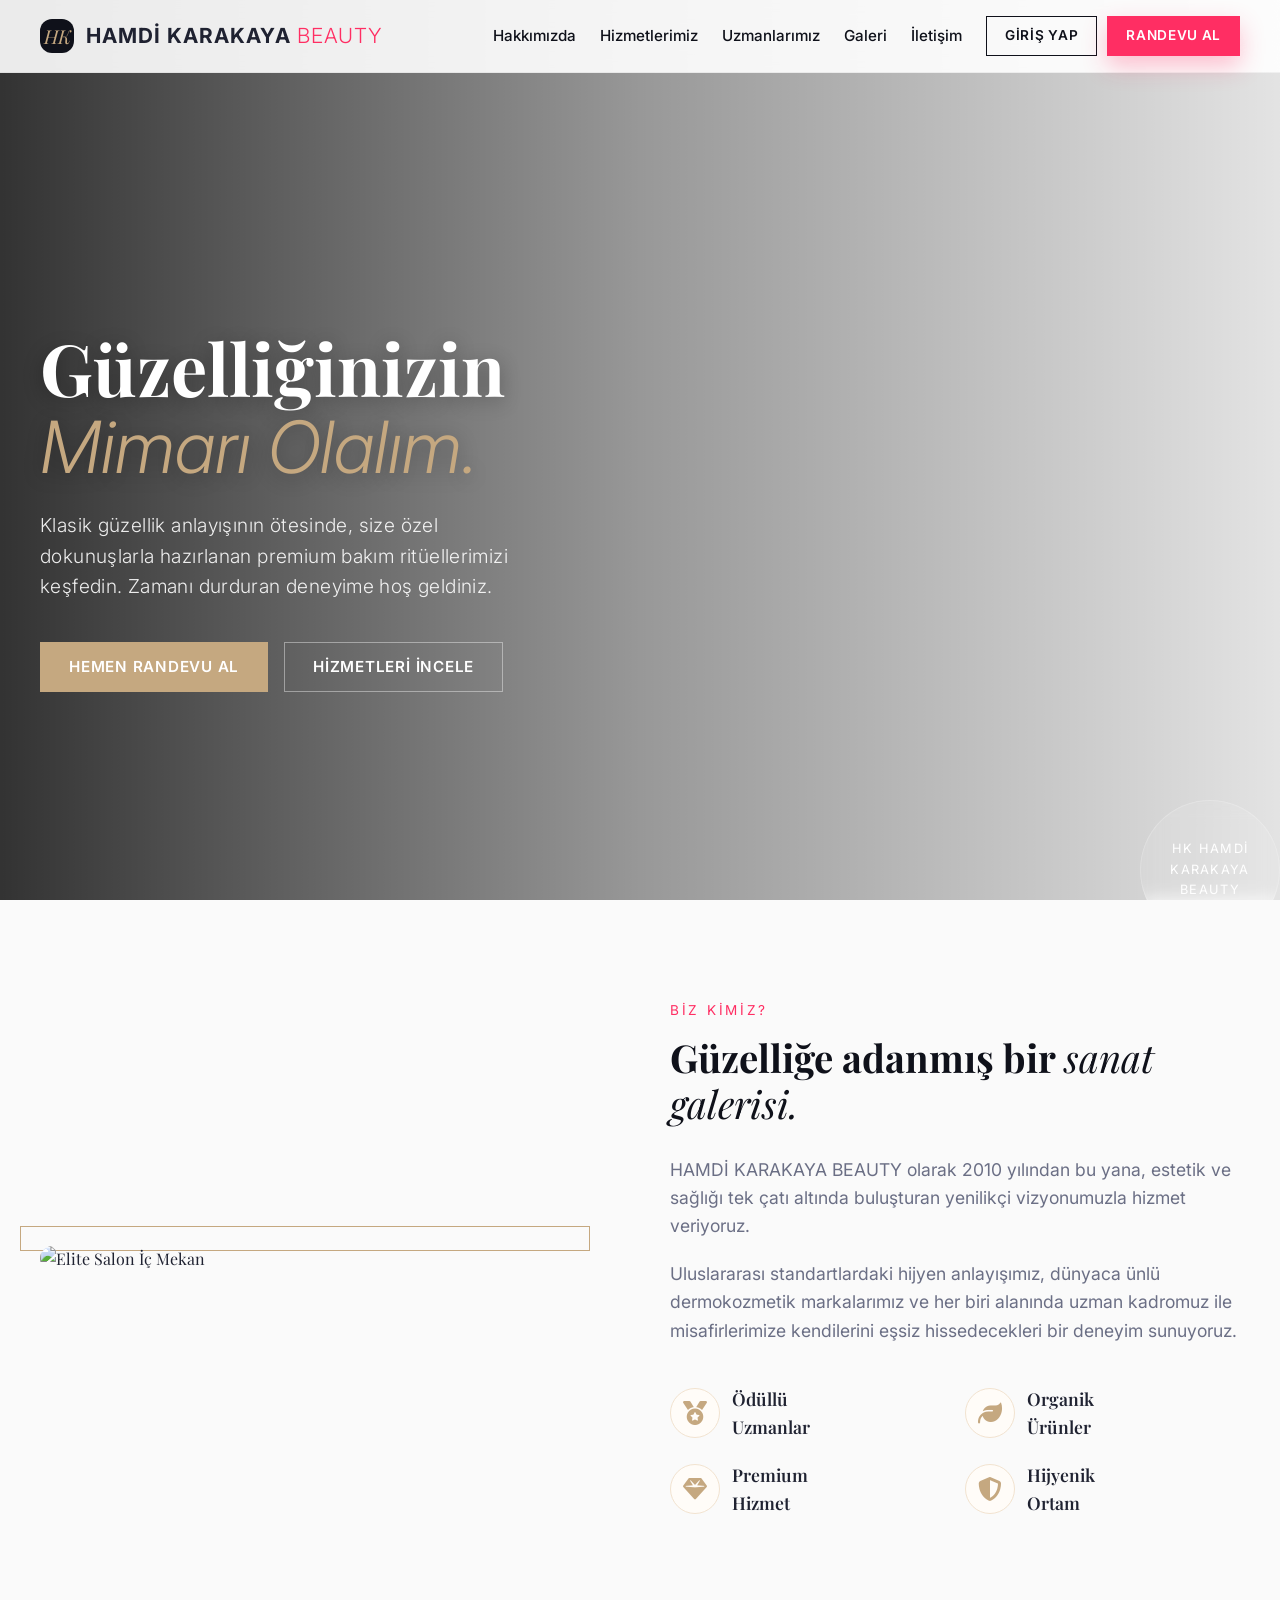
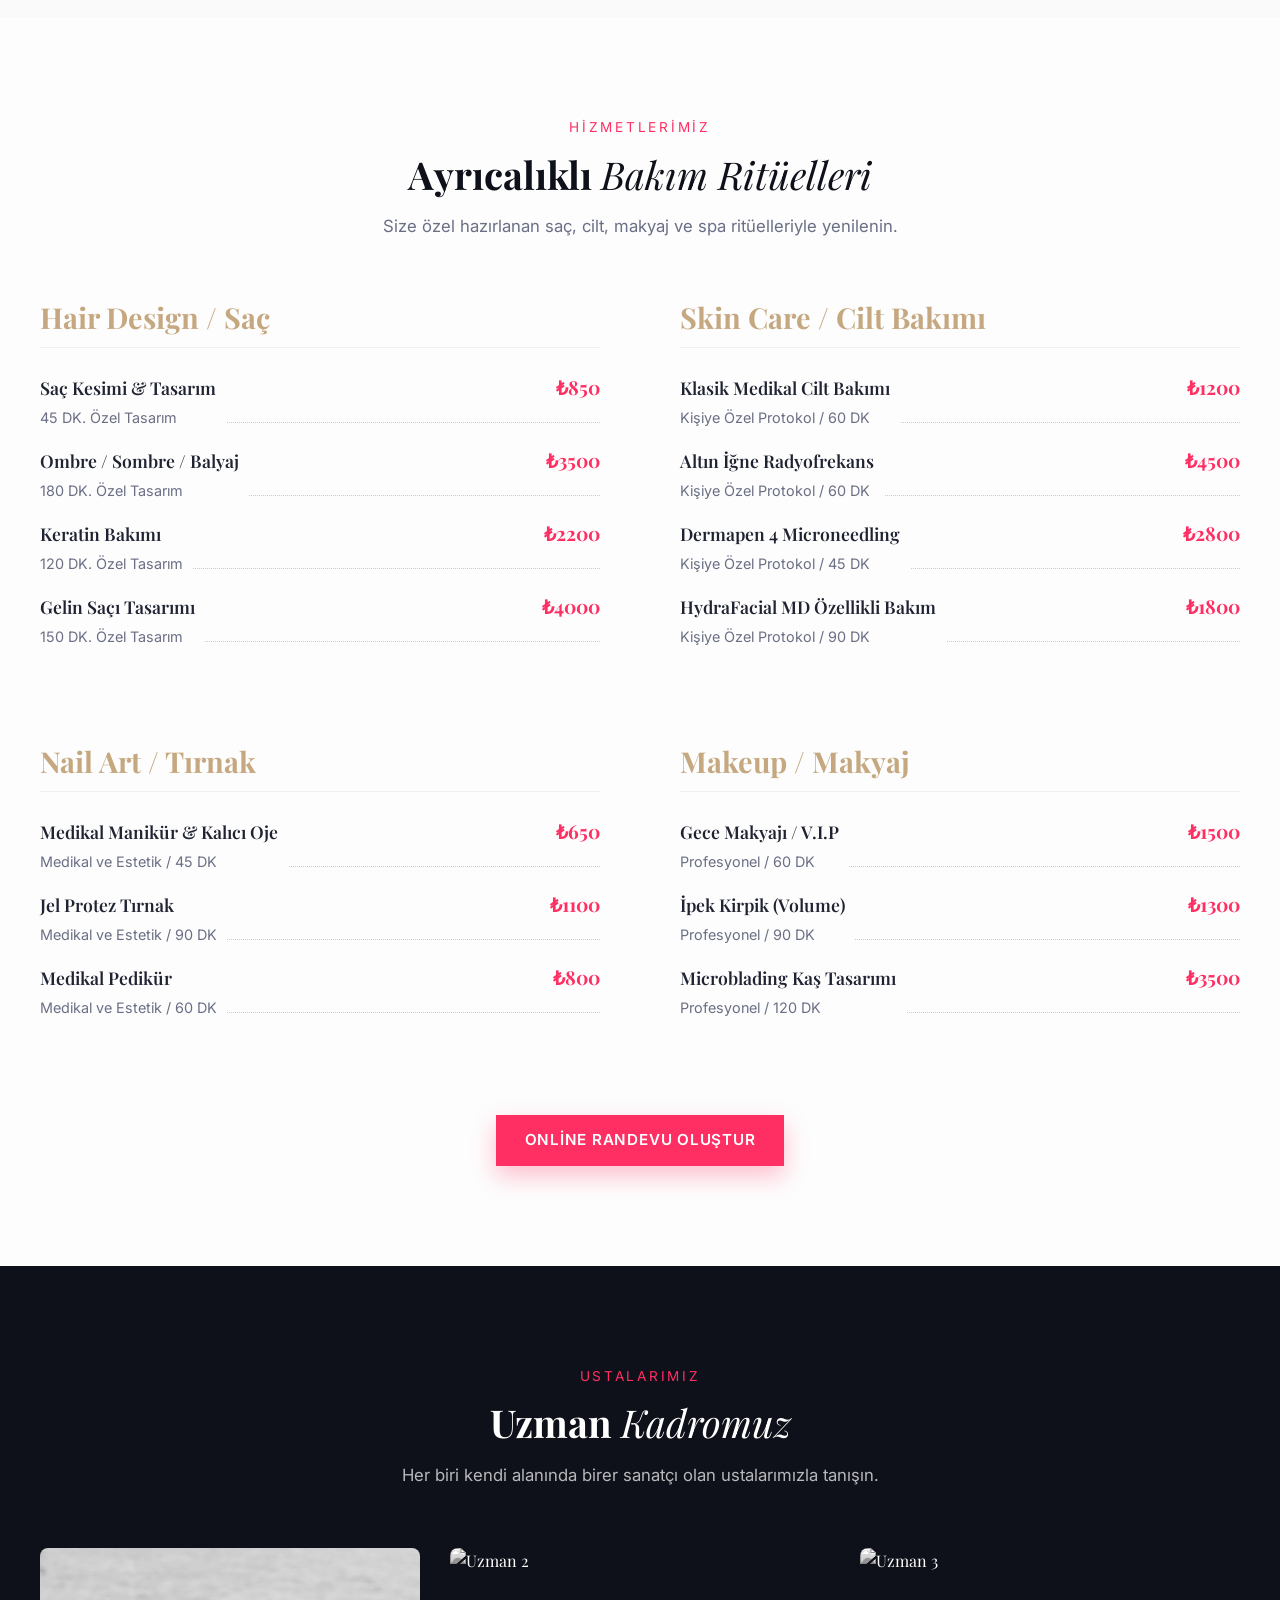
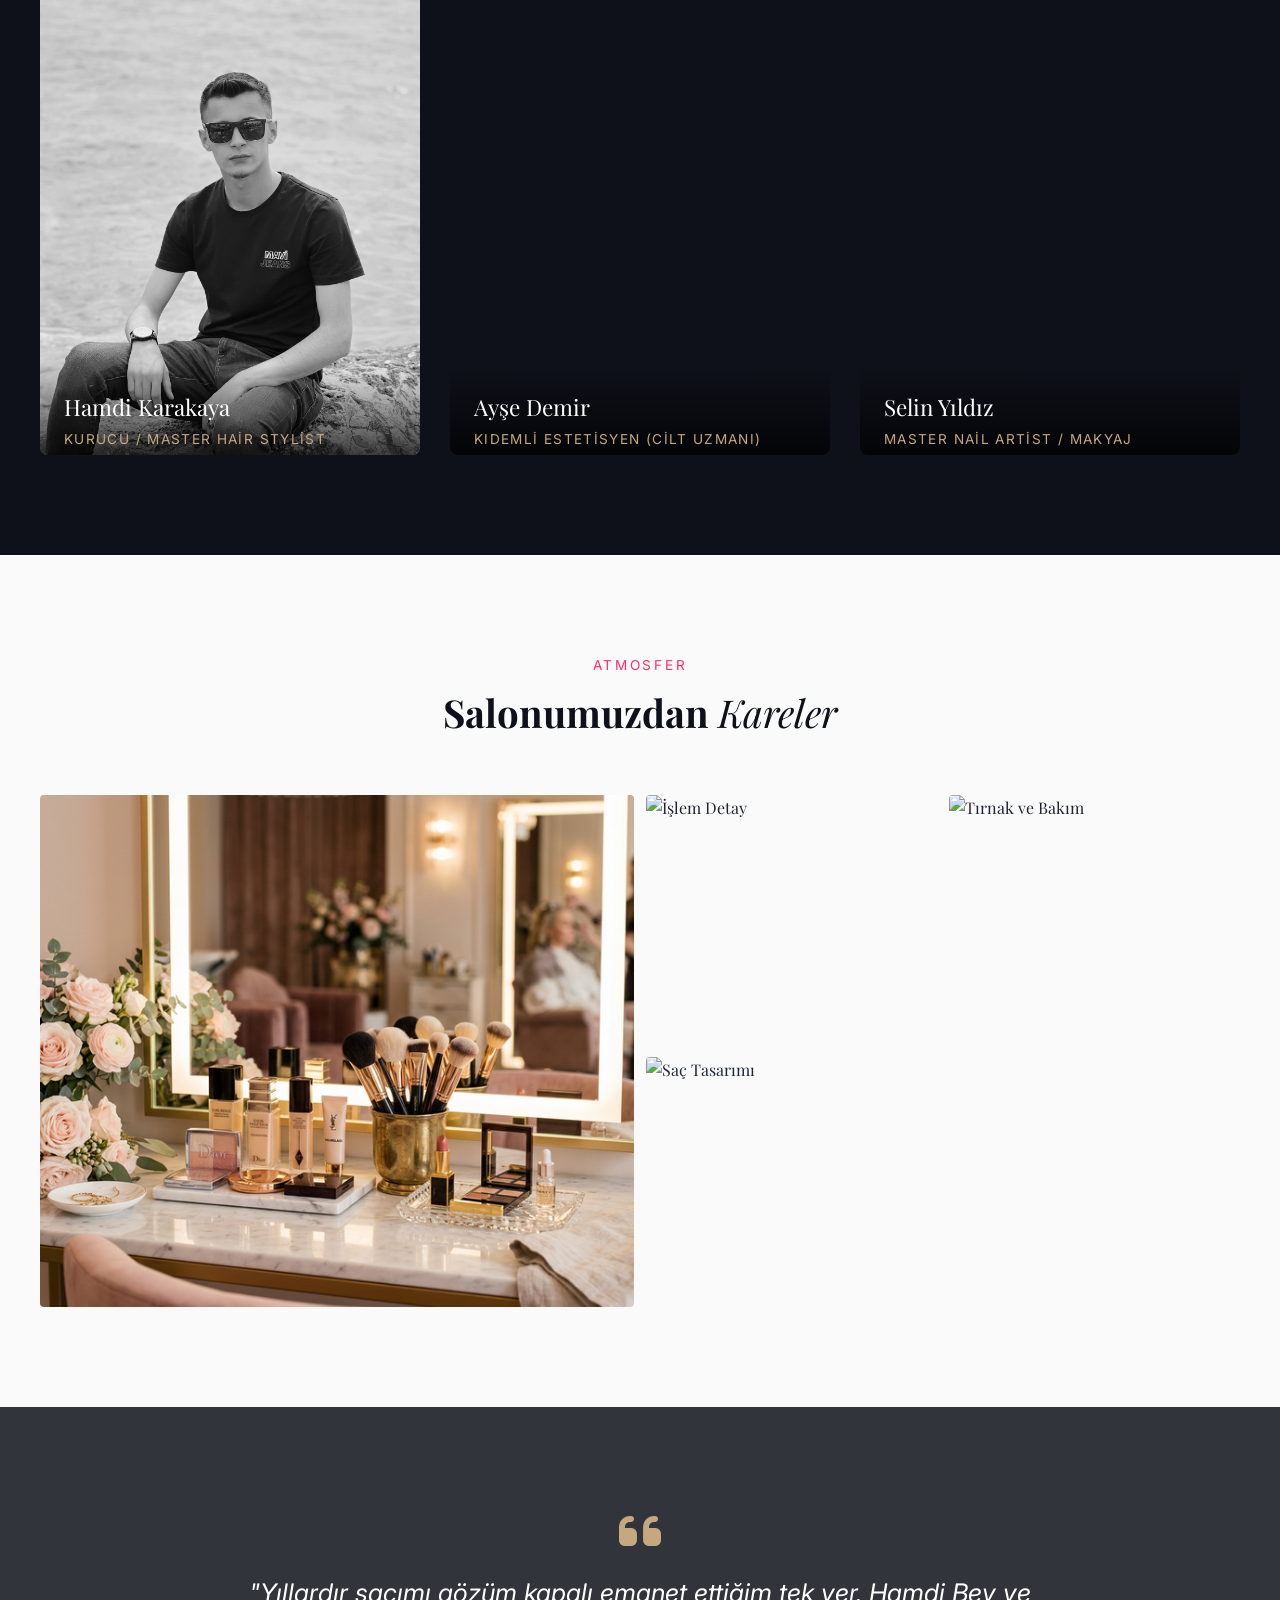
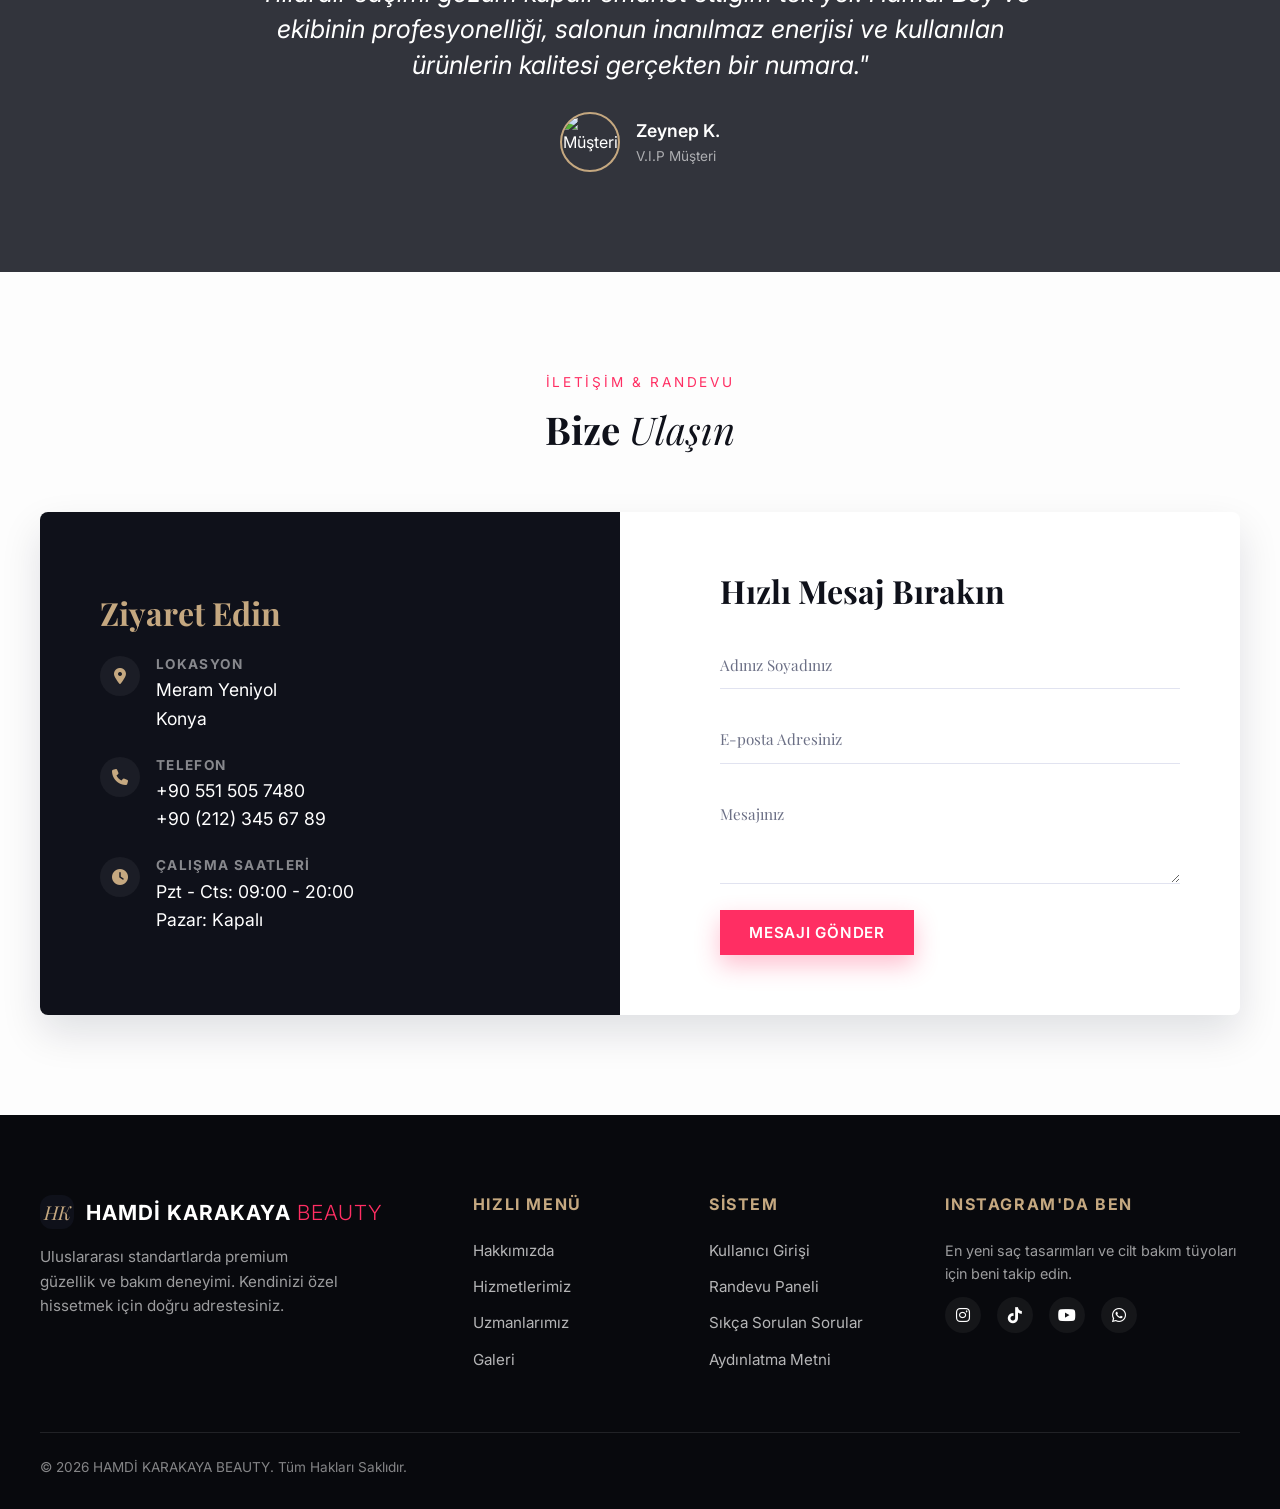
==== commit 039e07f6: "Add files via upload" ====
--- a/index.html
+++ b/index.html
@@ -269,9 +269,14 @@
               <button type="submit" class="btn btn--primary">Mesajı Gönder</button>
             </form>
           </div>
-          <div class="container">
-            <div class="footer-grid">
-              <div class="footer-brand">
+        </div>
+      </div>
+    </section>
+
+    <footer class="site-footer">
+      <div class="container">
+        <div class="footer-grid">
+          <div class="footer-brand">
                 <a href="index.html" class="brand">
                   <span class="brand__mark">HK</span>
                   <span class="brand__text">HAMDİ KARAKAYA <span>BEAUTY</span></span>
@@ -332,8 +337,49 @@
 
 
           <script src="https://cdn.jsdelivr.net/npm/@supabase/supabase-js@2"></script>
-          <script src="js/supabase.js"></script>
-          <script src="js/main.js"></script>
+          <script src="js/supabase.js?v=5"></script>
+          <script src="js/main.js?v=5"></script>
+
+          <script>
+            document.addEventListener('DOMContentLoaded', () => {
+              try {
+                const userObj = JSON.parse(localStorage.getItem('hk_auth_user'));
+                if (userObj) {
+                  const targetUrl = userObj.role === 'admin' ? 'admin.html' : 'kullanici.html';
+                  
+                  // Update Hero Button
+                  const heroBtn = document.querySelector('.hero__actions a.btn--gold');
+                  if (heroBtn) {
+                    heroBtn.href = targetUrl;
+                  }
+
+                  // Update Services CTA Button
+                  const servicesBtn = document.querySelector('#services .btn--primary');
+                  if (servicesBtn) {
+                    servicesBtn.href = targetUrl;
+                  }
+                  // Replace Contact form with Quick Notes for Admins
+                  if (userObj.role === 'admin') {
+                    const contactWrap = document.querySelector('.contact-form-wrap');
+                    if (contactWrap) {
+                      contactWrap.innerHTML = `
+                        <h3>Hızlı Notlar / Yapılacaklar</h3>
+                        <div id="admin-notes-list" style="max-height: 250px; overflow-y: auto; margin-bottom: 15px; padding-right: 5px;"></div>
+                        <form class="form" onsubmit="event.preventDefault(); window.saveAdminNote();">
+                          <div class="form-field" style="margin-bottom: 15px;">
+                            <input type="text" id="admin-new-note" class="form-field__input" placeholder=" " required>
+                            <label for="admin-new-note" class="form-field__label" style="background:#fff; padding:0 5px;">Yeni Not Ekle...</label>
+                          </div>
+                          <button type="submit" class="btn btn--primary" style="width: 100%; padding: 12px;"><i class="fa-solid fa-plus"></i> Notu Kaydet</button>
+                        </form>
+                      `;
+                      if (typeof window.loadAdminNotes === 'function') window.loadAdminNotes();
+                    }
+                  }
+                }
+              } catch(e) {}
+            });
+          </script>
 </body>
 
 </html>
